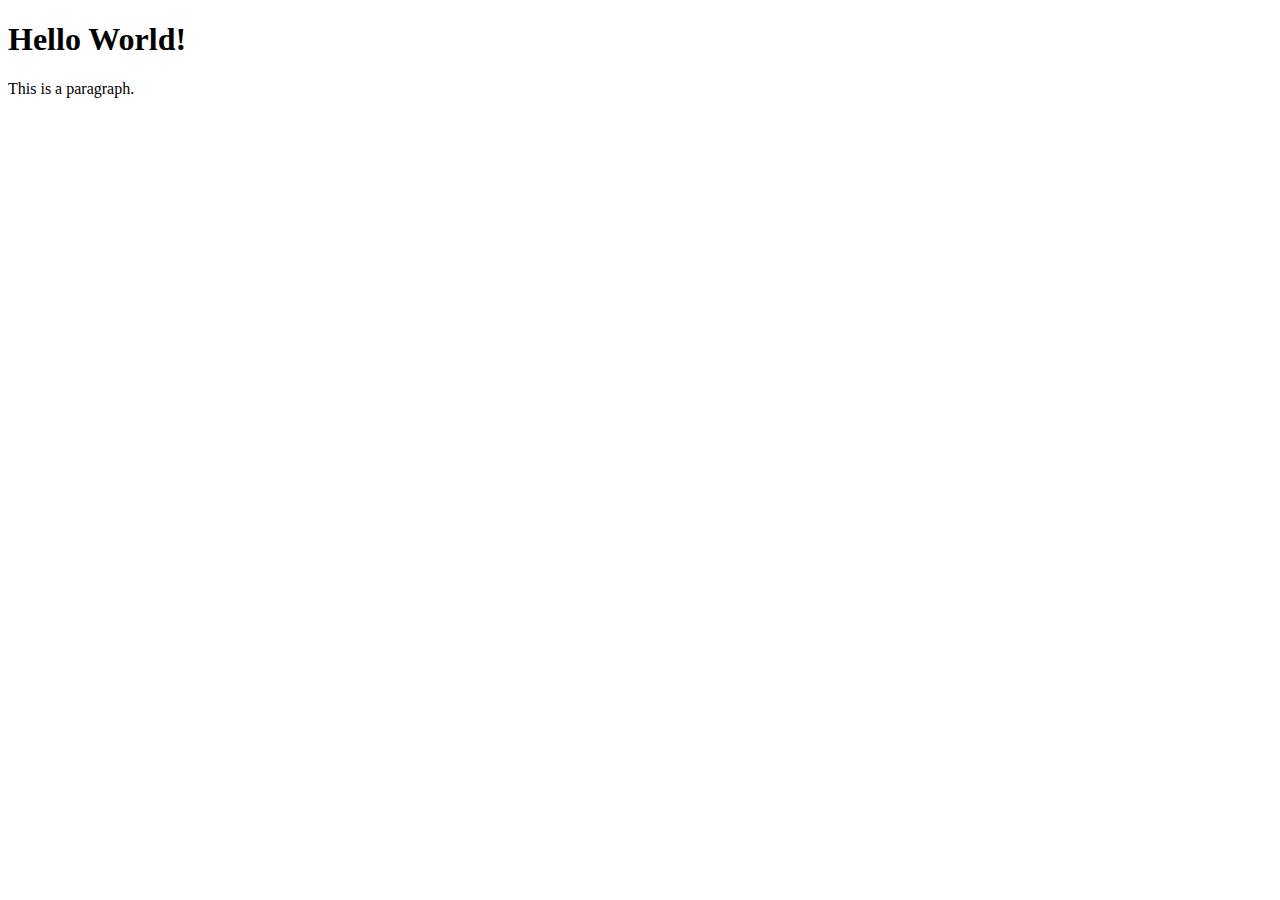
==== index.html @ f946cb24 "Website" ====
<!DOCTYPE html>
<html>
	<head>
		<title>
			Ciel's Website
		</title>
	</head>

	<body>
		<h1>Hello World!</h1>

		<p>This is a paragraph.</p>

		<script>alert('Random Javascript!');</script>
	</body>
</html>
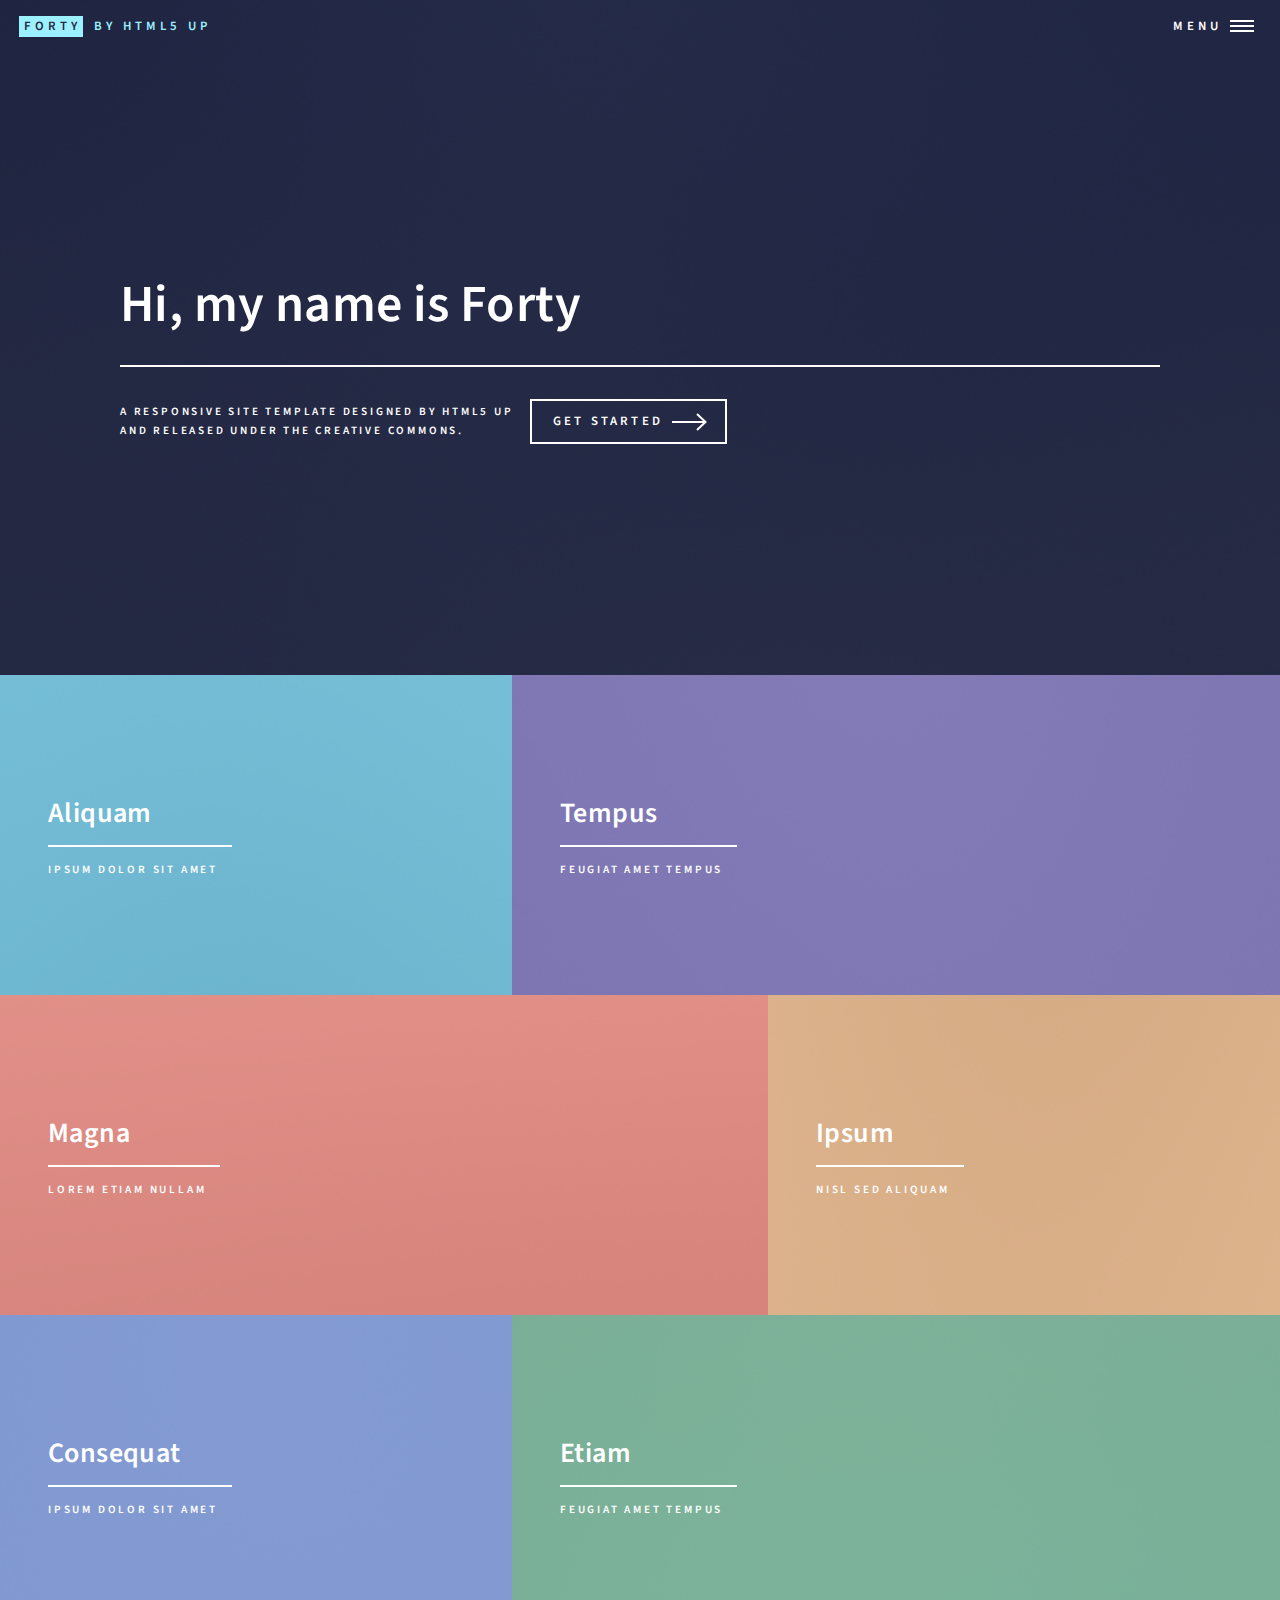
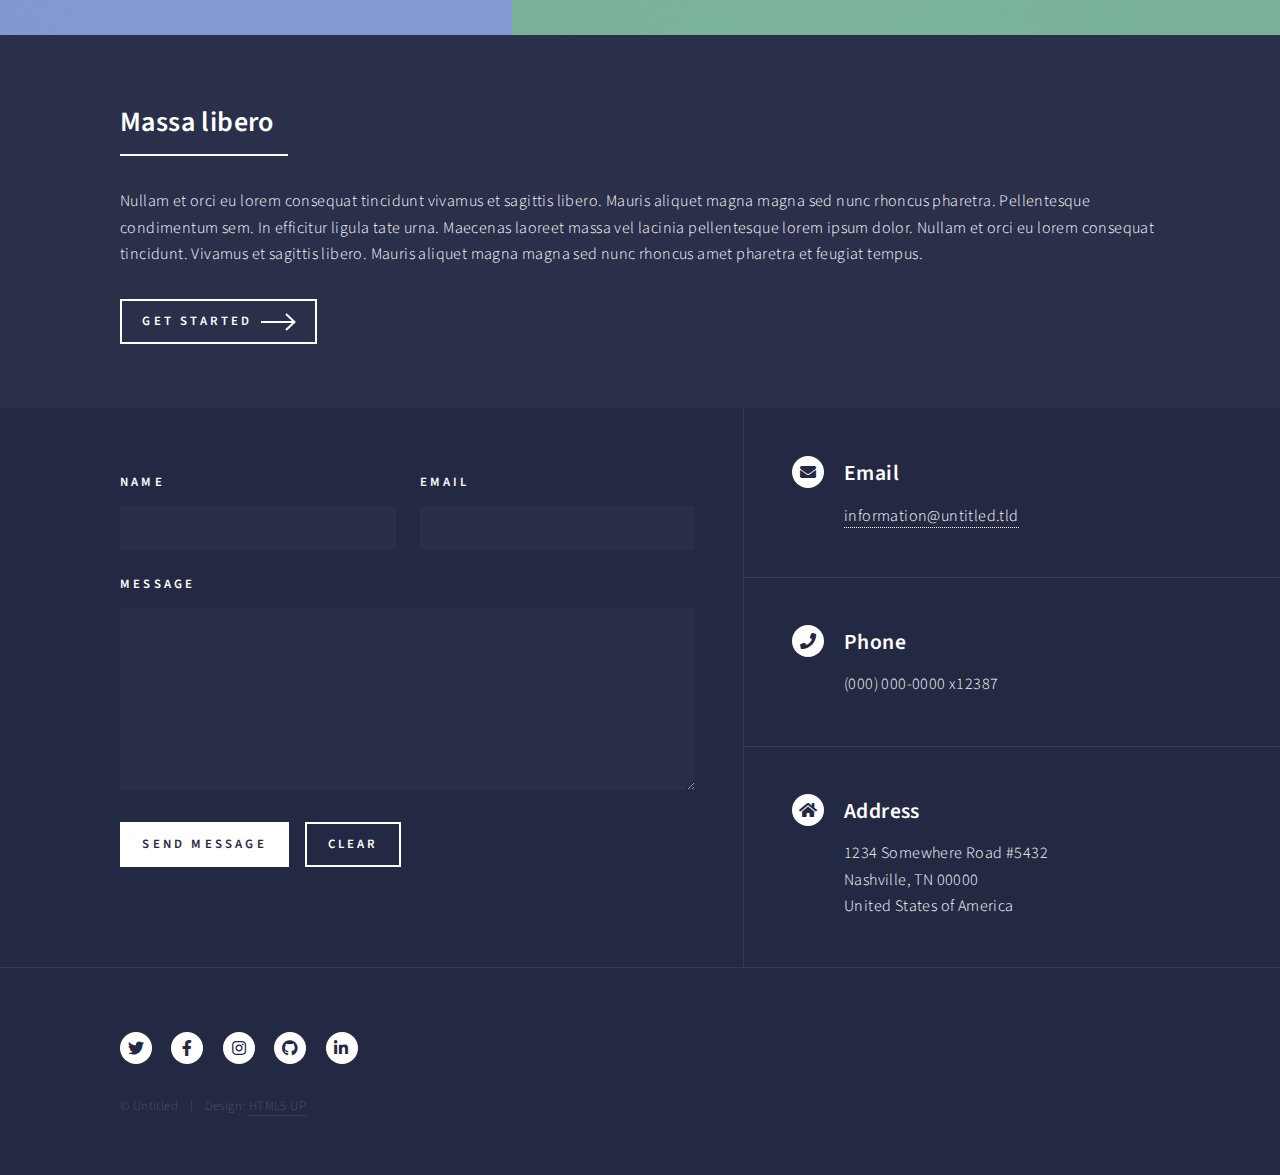
==== commit e0d440b6: "Update index.html" ====
--- a/index.html
+++ b/index.html
@@ -1,16 +1,213 @@
-<!DOCTYPE html>
-<html>
-	<head>
-		<title>
-			Ciel's Website
-		</title>
-	</head>
-
-	<body>
-		<h1>Hello World!</h1>
-
-		<p>This is a paragraph.</p>
-
-		<script>alert('Random Javascript!');</script>
-	</body>
-</html>+<!DOCTYPE HTML>
+<!--
+
+-->
+<html>
+	<head>
+		<title>c i e l</title>
+		<meta charset="utf-8" />
+		<meta name="viewport" content="width=device-width, initial-scale=1, user-scalable=no" />
+		<link rel="stylesheet" href="assets/css/main.css" />
+		<noscript><link rel="stylesheet" href="assets/css/noscript.css" /></noscript>
+	</head>
+	<body class="is-preload">
+
+		<!-- Wrapper -->
+			<div id="wrapper">
+
+				<!-- Header -->
+					<header id="header" class="alt">
+						<a href="index.html" class="logo"><strong>Forty</strong> <span>by HTML5 UP</span></a>
+						<nav>
+							<a href="#menu">Menu</a>
+						</nav>
+					</header>
+
+				<!-- Menu -->
+					<nav id="menu">
+						<ul class="links">
+							<li><a href="index.html">Home</a></li>
+							<li><a href="landing.html">Landing</a></li>
+							<li><a href="generic.html">Generic</a></li>
+							<li><a href="elements.html">Elements</a></li>
+						</ul>
+						<ul class="actions stacked">
+							<li><a href="#" class="button primary fit">Get Started</a></li>
+							<li><a href="#" class="button fit">Log In</a></li>
+						</ul>
+					</nav>
+
+				<!-- Banner -->
+					<section id="banner" class="major">
+						<div class="inner">
+							<header class="major">
+								<h1>Hi, my name is Forty</h1>
+							</header>
+							<div class="content">
+								<p>A responsive site template designed by HTML5 UP<br />
+								and released under the Creative Commons.</p>
+								<ul class="actions">
+									<li><a href="#one" class="button next scrolly">Get Started</a></li>
+								</ul>
+							</div>
+						</div>
+					</section>
+
+				<!-- Main -->
+					<div id="main">
+
+						<!-- One -->
+							<section id="one" class="tiles">
+								<article>
+									<span class="image">
+										<img src="images/pic01.jpg" alt="" />
+									</span>
+									<header class="major">
+										<h3><a href="landing.html" class="link">Aliquam</a></h3>
+										<p>Ipsum dolor sit amet</p>
+									</header>
+								</article>
+								<article>
+									<span class="image">
+										<img src="images/pic02.jpg" alt="" />
+									</span>
+									<header class="major">
+										<h3><a href="landing.html" class="link">Tempus</a></h3>
+										<p>feugiat amet tempus</p>
+									</header>
+								</article>
+								<article>
+									<span class="image">
+										<img src="images/pic03.jpg" alt="" />
+									</span>
+									<header class="major">
+										<h3><a href="landing.html" class="link">Magna</a></h3>
+										<p>Lorem etiam nullam</p>
+									</header>
+								</article>
+								<article>
+									<span class="image">
+										<img src="images/pic04.jpg" alt="" />
+									</span>
+									<header class="major">
+										<h3><a href="landing.html" class="link">Ipsum</a></h3>
+										<p>Nisl sed aliquam</p>
+									</header>
+								</article>
+								<article>
+									<span class="image">
+										<img src="images/pic05.jpg" alt="" />
+									</span>
+									<header class="major">
+										<h3><a href="landing.html" class="link">Consequat</a></h3>
+										<p>Ipsum dolor sit amet</p>
+									</header>
+								</article>
+								<article>
+									<span class="image">
+										<img src="images/pic06.jpg" alt="" />
+									</span>
+									<header class="major">
+										<h3><a href="landing.html" class="link">Etiam</a></h3>
+										<p>Feugiat amet tempus</p>
+									</header>
+								</article>
+							</section>
+
+						<!-- Two -->
+							<section id="two">
+								<div class="inner">
+									<header class="major">
+										<h2>Massa libero</h2>
+									</header>
+									<p>Nullam et orci eu lorem consequat tincidunt vivamus et sagittis libero. Mauris aliquet magna magna sed nunc rhoncus pharetra. Pellentesque condimentum sem. In efficitur ligula tate urna. Maecenas laoreet massa vel lacinia pellentesque lorem ipsum dolor. Nullam et orci eu lorem consequat tincidunt. Vivamus et sagittis libero. Mauris aliquet magna magna sed nunc rhoncus amet pharetra et feugiat tempus.</p>
+									<ul class="actions">
+										<li><a href="landing.html" class="button next">Get Started</a></li>
+									</ul>
+								</div>
+							</section>
+
+					</div>
+
+				<!-- Contact -->
+					<section id="contact">
+						<div class="inner">
+							<section>
+								<form method="post" action="#">
+									<div class="fields">
+										<div class="field half">
+											<label for="name">Name</label>
+											<input type="text" name="name" id="name" />
+										</div>
+										<div class="field half">
+											<label for="email">Email</label>
+											<input type="text" name="email" id="email" />
+										</div>
+										<div class="field">
+											<label for="message">Message</label>
+											<textarea name="message" id="message" rows="6"></textarea>
+										</div>
+									</div>
+									<ul class="actions">
+										<li><input type="submit" value="Send Message" class="primary" /></li>
+										<li><input type="reset" value="Clear" /></li>
+									</ul>
+								</form>
+							</section>
+							<section class="split">
+								<section>
+									<div class="contact-method">
+										<span class="icon solid alt fa-envelope"></span>
+										<h3>Email</h3>
+										<a href="#">information@untitled.tld</a>
+									</div>
+								</section>
+								<section>
+									<div class="contact-method">
+										<span class="icon solid alt fa-phone"></span>
+										<h3>Phone</h3>
+										<span>(000) 000-0000 x12387</span>
+									</div>
+								</section>
+								<section>
+									<div class="contact-method">
+										<span class="icon solid alt fa-home"></span>
+										<h3>Address</h3>
+										<span>1234 Somewhere Road #5432<br />
+										Nashville, TN 00000<br />
+										United States of America</span>
+									</div>
+								</section>
+							</section>
+						</div>
+					</section>
+
+				<!-- Footer -->
+					<footer id="footer">
+						<div class="inner">
+							<ul class="icons">
+								<li><a href="#" class="icon brands alt fa-twitter"><span class="label">Twitter</span></a></li>
+								<li><a href="#" class="icon brands alt fa-facebook-f"><span class="label">Facebook</span></a></li>
+								<li><a href="#" class="icon brands alt fa-instagram"><span class="label">Instagram</span></a></li>
+								<li><a href="#" class="icon brands alt fa-github"><span class="label">GitHub</span></a></li>
+								<li><a href="#" class="icon brands alt fa-linkedin-in"><span class="label">LinkedIn</span></a></li>
+							</ul>
+							<ul class="copyright">
+								<li>&copy; Untitled</li><li>Design: <a href="https://html5up.net">HTML5 UP</a></li>
+							</ul>
+						</div>
+					</footer>
+
+			</div>
+
+		<!-- Scripts -->
+			<script src="assets/js/jquery.min.js"></script>
+			<script src="assets/js/jquery.scrolly.min.js"></script>
+			<script src="assets/js/jquery.scrollex.min.js"></script>
+			<script src="assets/js/browser.min.js"></script>
+			<script src="assets/js/breakpoints.min.js"></script>
+			<script src="assets/js/util.js"></script>
+			<script src="assets/js/main.js"></script>
+
+	</body>
+</html>
--- a/assets/css/main.css
+++ b/assets/css/main.css
@@ -0,0 +1,3952 @@
+@import url(fontawesome-all.min.css);
+@import url("https://fonts.googleapis.com/css?family=Source+Sans+Pro:300,300italic,600,600italic");
+
+/*
+	Forty by HTML5 UP
+	html5up.net | @ajlkn
+	Free for personal and commercial use under the CCA 3.0 license (html5up.net/license)
+*/
+
+html, body, div, span, applet, object,
+iframe, h1, h2, h3, h4, h5, h6, p, blockquote,
+pre, a, abbr, acronym, address, big, cite,
+code, del, dfn, em, img, ins, kbd, q, s, samp,
+small, strike, strong, sub, sup, tt, var, b,
+u, i, center, dl, dt, dd, ol, ul, li, fieldset,
+form, label, legend, table, caption, tbody,
+tfoot, thead, tr, th, td, article, aside,
+canvas, details, embed, figure, figcaption,
+footer, header, hgroup, menu, nav, output, ruby,
+section, summary, time, mark, audio, video {
+	margin: 0;
+	padding: 0;
+	border: 0;
+	font-size: 100%;
+	font: inherit;
+	vertical-align: baseline;}
+
+article, aside, details, figcaption, figure,
+footer, header, hgroup, menu, nav, section {
+	display: block;}
+
+body {
+	line-height: 1;
+}
+
+ol, ul {
+	list-style: none;
+}
+
+blockquote, q {
+	quotes: none;
+}
+
+	blockquote:before, blockquote:after, q:before, q:after {
+		content: '';
+		content: none;
+	}
+
+table {
+	border-collapse: collapse;
+	border-spacing: 0;
+}
+
+body {
+	-webkit-text-size-adjust: none;
+}
+
+mark {
+	background-color: transparent;
+	color: inherit;
+}
+
+input::-moz-focus-inner {
+	border: 0;
+	padding: 0;
+}
+
+input, select, textarea {
+	-moz-appearance: none;
+	-webkit-appearance: none;
+	-ms-appearance: none;
+	appearance: none;
+}
+
+/* Basic */
+
+	@-ms-viewport {
+		width: device-width;
+	}
+
+	body {
+		-ms-overflow-style: scrollbar;
+	}
+
+	@media screen and (max-width: 480px) {
+
+		html, body {
+			min-width: 320px;
+		}
+
+	}
+
+	html {
+		box-sizing: border-box;
+	}
+
+	*, *:before, *:after {
+		box-sizing: inherit;
+	}
+
+	body {
+		background: #242943;
+	}
+
+		body.is-preload *, body.is-preload *:before, body.is-preload *:after {
+			-moz-animation: none !important;
+			-webkit-animation: none !important;
+			-ms-animation: none !important;
+			animation: none !important;
+			-moz-transition: none !important;
+			-webkit-transition: none !important;
+			-ms-transition: none !important;
+			transition: none !important;
+		}
+
+/* Type */
+
+	body, input, select, textarea {
+		color: #ffffff;
+		font-family: "Source Sans Pro", Helvetica, sans-serif;
+		font-size: 17pt;
+		font-weight: 300;
+		letter-spacing: 0.025em;
+		line-height: 1.65;
+	}
+
+		@media screen and (max-width: 1680px) {
+
+			body, input, select, textarea {
+				font-size: 14pt;
+			}
+
+		}
+
+		@media screen and (max-width: 1280px) {
+
+			body, input, select, textarea {
+				font-size: 12pt;
+			}
+
+		}
+
+		@media screen and (max-width: 360px) {
+
+			body, input, select, textarea {
+				font-size: 11pt;
+			}
+
+		}
+
+	a {
+		-moz-transition: color 0.2s ease-in-out, border-bottom-color 0.2s ease-in-out;
+		-webkit-transition: color 0.2s ease-in-out, border-bottom-color 0.2s ease-in-out;
+		-ms-transition: color 0.2s ease-in-out, border-bottom-color 0.2s ease-in-out;
+		transition: color 0.2s ease-in-out, border-bottom-color 0.2s ease-in-out;
+		border-bottom: dotted 1px;
+		color: inherit;
+		text-decoration: none;
+	}
+
+		a:hover {
+			border-bottom-color: transparent;
+			color: #9bf1ff !important;
+		}
+
+		a:active {
+			color: #53e3fb !important;
+		}
+
+	strong, b {
+		color: #ffffff;
+		font-weight: 600;
+	}
+
+	em, i {
+		font-style: italic;
+	}
+
+	p {
+		margin: 0 0 2em 0;
+	}
+
+	h1, h2, h3, h4, h5, h6 {
+		color: #ffffff;
+		font-weight: 600;
+		line-height: 1.65;
+		margin: 0 0 1em 0;
+	}
+
+		h1 a, h2 a, h3 a, h4 a, h5 a, h6 a {
+			color: inherit;
+			border-bottom: 0;
+		}
+
+	h1 {
+		font-size: 2.5em;
+	}
+
+	h2 {
+		font-size: 1.75em;
+	}
+
+	h3 {
+		font-size: 1.35em;
+	}
+
+	h4 {
+		font-size: 1.1em;
+	}
+
+	h5 {
+		font-size: 0.9em;
+	}
+
+	h6 {
+		font-size: 0.7em;
+	}
+
+	@media screen and (max-width: 736px) {
+
+		h1 {
+			font-size: 2em;
+		}
+
+		h2 {
+			font-size: 1.5em;
+		}
+
+		h3 {
+			font-size: 1.25em;
+		}
+
+	}
+
+	sub {
+		font-size: 0.8em;
+		position: relative;
+		top: 0.5em;
+	}
+
+	sup {
+		font-size: 0.8em;
+		position: relative;
+		top: -0.5em;
+	}
+
+	blockquote {
+		border-left: solid 4px rgba(212, 212, 255, 0.1);
+		font-style: italic;
+		margin: 0 0 2em 0;
+		padding: 0.5em 0 0.5em 2em;
+	}
+
+	code {
+		background: rgba(212, 212, 255, 0.035);
+		font-family: "Courier New", monospace;
+		font-size: 0.9em;
+		margin: 0 0.25em;
+		padding: 0.25em 0.65em;
+	}
+
+	pre {
+		-webkit-overflow-scrolling: touch;
+		font-family: "Courier New", monospace;
+		font-size: 0.9em;
+		margin: 0 0 2em 0;
+	}
+
+		pre code {
+			display: block;
+			line-height: 1.75;
+			padding: 1em 1.5em;
+			overflow-x: auto;
+		}
+
+	hr {
+		border: 0;
+		border-bottom: solid 1px rgba(212, 212, 255, 0.1);
+		margin: 2em 0;
+	}
+
+		hr.major {
+			margin: 3em 0;
+		}
+
+	.align-left {
+		text-align: left;
+	}
+
+	.align-center {
+		text-align: center;
+	}
+
+	.align-right {
+		text-align: right;
+	}
+
+/* Row */
+
+	.row {
+		display: flex;
+		flex-wrap: wrap;
+		box-sizing: border-box;
+		align-items: stretch;
+	}
+
+		.row > * {
+			box-sizing: border-box;
+		}
+
+		.row.gtr-uniform > * > :last-child {
+			margin-bottom: 0;
+		}
+
+		.row.aln-left {
+			justify-content: flex-start;
+		}
+
+		.row.aln-center {
+			justify-content: center;
+		}
+
+		.row.aln-right {
+			justify-content: flex-end;
+		}
+
+		.row.aln-top {
+			align-items: flex-start;
+		}
+
+		.row.aln-middle {
+			align-items: center;
+		}
+
+		.row.aln-bottom {
+			align-items: flex-end;
+		}
+
+		.row > .imp {
+			order: -1;
+		}
+
+		.row > .col-1 {
+			width: 8.33333%;
+		}
+
+		.row > .off-1 {
+			margin-left: 8.33333%;
+		}
+
+		.row > .col-2 {
+			width: 16.66667%;
+		}
+
+		.row > .off-2 {
+			margin-left: 16.66667%;
+		}
+
+		.row > .col-3 {
+			width: 25%;
+		}
+
+		.row > .off-3 {
+			margin-left: 25%;
+		}
+
+		.row > .col-4 {
+			width: 33.33333%;
+		}
+
+		.row > .off-4 {
+			margin-left: 33.33333%;
+		}
+
+		.row > .col-5 {
+			width: 41.66667%;
+		}
+
+		.row > .off-5 {
+			margin-left: 41.66667%;
+		}
+
+		.row > .col-6 {
+			width: 50%;
+		}
+
+		.row > .off-6 {
+			margin-left: 50%;
+		}
+
+		.row > .col-7 {
+			width: 58.33333%;
+		}
+
+		.row > .off-7 {
+			margin-left: 58.33333%;
+		}
+
+		.row > .col-8 {
+			width: 66.66667%;
+		}
+
+		.row > .off-8 {
+			margin-left: 66.66667%;
+		}
+
+		.row > .col-9 {
+			width: 75%;
+		}
+
+		.row > .off-9 {
+			margin-left: 75%;
+		}
+
+		.row > .col-10 {
+			width: 83.33333%;
+		}
+
+		.row > .off-10 {
+			margin-left: 83.33333%;
+		}
+
+		.row > .col-11 {
+			width: 91.66667%;
+		}
+
+		.row > .off-11 {
+			margin-left: 91.66667%;
+		}
+
+		.row > .col-12 {
+			width: 100%;
+		}
+
+		.row > .off-12 {
+			margin-left: 100%;
+		}
+
+		.row.gtr-0 {
+			margin-top: 0;
+			margin-left: 0em;
+		}
+
+			.row.gtr-0 > * {
+				padding: 0 0 0 0em;
+			}
+
+			.row.gtr-0.gtr-uniform {
+				margin-top: 0em;
+			}
+
+				.row.gtr-0.gtr-uniform > * {
+					padding-top: 0em;
+				}
+
+		.row.gtr-25 {
+			margin-top: 0;
+			margin-left: -0.5em;
+		}
+
+			.row.gtr-25 > * {
+				padding: 0 0 0 0.5em;
+			}
+
+			.row.gtr-25.gtr-uniform {
+				margin-top: -0.5em;
+			}
+
+				.row.gtr-25.gtr-uniform > * {
+					padding-top: 0.5em;
+				}
+
+		.row.gtr-50 {
+			margin-top: 0;
+			margin-left: -1em;
+		}
+
+			.row.gtr-50 > * {
+				padding: 0 0 0 1em;
+			}
+
+			.row.gtr-50.gtr-uniform {
+				margin-top: -1em;
+			}
+
+				.row.gtr-50.gtr-uniform > * {
+					padding-top: 1em;
+				}
+
+		.row {
+			margin-top: 0;
+			margin-left: -2em;
+		}
+
+			.row > * {
+				padding: 0 0 0 2em;
+			}
+
+			.row.gtr-uniform {
+				margin-top: -2em;
+			}
+
+				.row.gtr-uniform > * {
+					padding-top: 2em;
+				}
+
+		.row.gtr-150 {
+			margin-top: 0;
+			margin-left: -3em;
+		}
+
+			.row.gtr-150 > * {
+				padding: 0 0 0 3em;
+			}
+
+			.row.gtr-150.gtr-uniform {
+				margin-top: -3em;
+			}
+
+				.row.gtr-150.gtr-uniform > * {
+					padding-top: 3em;
+				}
+
+		.row.gtr-200 {
+			margin-top: 0;
+			margin-left: -4em;
+		}
+
+			.row.gtr-200 > * {
+				padding: 0 0 0 4em;
+			}
+
+			.row.gtr-200.gtr-uniform {
+				margin-top: -4em;
+			}
+
+				.row.gtr-200.gtr-uniform > * {
+					padding-top: 4em;
+				}
+
+		@media screen and (max-width: 1680px) {
+
+			.row {
+				display: flex;
+				flex-wrap: wrap;
+				box-sizing: border-box;
+				align-items: stretch;
+			}
+
+				.row > * {
+					box-sizing: border-box;
+				}
+
+				.row.gtr-uniform > * > :last-child {
+					margin-bottom: 0;
+				}
+
+				.row.aln-left {
+					justify-content: flex-start;
+				}
+
+				.row.aln-center {
+					justify-content: center;
+				}
+
+				.row.aln-right {
+					justify-content: flex-end;
+				}
+
+				.row.aln-top {
+					align-items: flex-start;
+				}
+
+				.row.aln-middle {
+					align-items: center;
+				}
+
+				.row.aln-bottom {
+					align-items: flex-end;
+				}
+
+				.row > .imp-xlarge {
+					order: -1;
+				}
+
+				.row > .col-1-xlarge {
+					width: 8.33333%;
+				}
+
+				.row > .off-1-xlarge {
+					margin-left: 8.33333%;
+				}
+
+				.row > .col-2-xlarge {
+					width: 16.66667%;
+				}
+
+				.row > .off-2-xlarge {
+					margin-left: 16.66667%;
+				}
+
+				.row > .col-3-xlarge {
+					width: 25%;
+				}
+
+				.row > .off-3-xlarge {
+					margin-left: 25%;
+				}
+
+				.row > .col-4-xlarge {
+					width: 33.33333%;
+				}
+
+				.row > .off-4-xlarge {
+					margin-left: 33.33333%;
+				}
+
+				.row > .col-5-xlarge {
+					width: 41.66667%;
+				}
+
+				.row > .off-5-xlarge {
+					margin-left: 41.66667%;
+				}
+
+				.row > .col-6-xlarge {
+					width: 50%;
+				}
+
+				.row > .off-6-xlarge {
+					margin-left: 50%;
+				}
+
+				.row > .col-7-xlarge {
+					width: 58.33333%;
+				}
+
+				.row > .off-7-xlarge {
+					margin-left: 58.33333%;
+				}
+
+				.row > .col-8-xlarge {
+					width: 66.66667%;
+				}
+
+				.row > .off-8-xlarge {
+					margin-left: 66.66667%;
+				}
+
+				.row > .col-9-xlarge {
+					width: 75%;
+				}
+
+				.row > .off-9-xlarge {
+					margin-left: 75%;
+				}
+
+				.row > .col-10-xlarge {
+					width: 83.33333%;
+				}
+
+				.row > .off-10-xlarge {
+					margin-left: 83.33333%;
+				}
+
+				.row > .col-11-xlarge {
+					width: 91.66667%;
+				}
+
+				.row > .off-11-xlarge {
+					margin-left: 91.66667%;
+				}
+
+				.row > .col-12-xlarge {
+					width: 100%;
+				}
+
+				.row > .off-12-xlarge {
+					margin-left: 100%;
+				}
+
+				.row.gtr-0 {
+					margin-top: 0;
+					margin-left: 0em;
+				}
+
+					.row.gtr-0 > * {
+						padding: 0 0 0 0em;
+					}
+
+					.row.gtr-0.gtr-uniform {
+						margin-top: 0em;
+					}
+
+						.row.gtr-0.gtr-uniform > * {
+							padding-top: 0em;
+						}
+
+				.row.gtr-25 {
+					margin-top: 0;
+					margin-left: -0.5em;
+				}
+
+					.row.gtr-25 > * {
+						padding: 0 0 0 0.5em;
+					}
+
+					.row.gtr-25.gtr-uniform {
+						margin-top: -0.5em;
+					}
+
+						.row.gtr-25.gtr-uniform > * {
+							padding-top: 0.5em;
+						}
+
+				.row.gtr-50 {
+					margin-top: 0;
+					margin-left: -1em;
+				}
+
+					.row.gtr-50 > * {
+						padding: 0 0 0 1em;
+					}
+
+					.row.gtr-50.gtr-uniform {
+						margin-top: -1em;
+					}
+
+						.row.gtr-50.gtr-uniform > * {
+							padding-top: 1em;
+						}
+
+				.row {
+					margin-top: 0;
+					margin-left: -2em;
+				}
+
+					.row > * {
+						padding: 0 0 0 2em;
+					}
+
+					.row.gtr-uniform {
+						margin-top: -2em;
+					}
+
+						.row.gtr-uniform > * {
+							padding-top: 2em;
+						}
+
+				.row.gtr-150 {
+					margin-top: 0;
+					margin-left: -3em;
+				}
+
+					.row.gtr-150 > * {
+						padding: 0 0 0 3em;
+					}
+
+					.row.gtr-150.gtr-uniform {
+						margin-top: -3em;
+					}
+
+						.row.gtr-150.gtr-uniform > * {
+							padding-top: 3em;
+						}
+
+				.row.gtr-200 {
+					margin-top: 0;
+					margin-left: -4em;
+				}
+
+					.row.gtr-200 > * {
+						padding: 0 0 0 4em;
+					}
+
+					.row.gtr-200.gtr-uniform {
+						margin-top: -4em;
+					}
+
+						.row.gtr-200.gtr-uniform > * {
+							padding-top: 4em;
+						}
+
+		}
+
+		@media screen and (max-width: 1280px) {
+
+			.row {
+				display: flex;
+				flex-wrap: wrap;
+				box-sizing: border-box;
+				align-items: stretch;
+			}
+
+				.row > * {
+					box-sizing: border-box;
+				}
+
+				.row.gtr-uniform > * > :last-child {
+					margin-bottom: 0;
+				}
+
+				.row.aln-left {
+					justify-content: flex-start;
+				}
+
+				.row.aln-center {
+					justify-content: center;
+				}
+
+				.row.aln-right {
+					justify-content: flex-end;
+				}
+
+				.row.aln-top {
+					align-items: flex-start;
+				}
+
+				.row.aln-middle {
+					align-items: center;
+				}
+
+				.row.aln-bottom {
+					align-items: flex-end;
+				}
+
+				.row > .imp-large {
+					order: -1;
+				}
+
+				.row > .col-1-large {
+					width: 8.33333%;
+				}
+
+				.row > .off-1-large {
+					margin-left: 8.33333%;
+				}
+
+				.row > .col-2-large {
+					width: 16.66667%;
+				}
+
+				.row > .off-2-large {
+					margin-left: 16.66667%;
+				}
+
+				.row > .col-3-large {
+					width: 25%;
+				}
+
+				.row > .off-3-large {
+					margin-left: 25%;
+				}
+
+				.row > .col-4-large {
+					width: 33.33333%;
+				}
+
+				.row > .off-4-large {
+					margin-left: 33.33333%;
+				}
+
+				.row > .col-5-large {
+					width: 41.66667%;
+				}
+
+				.row > .off-5-large {
+					margin-left: 41.66667%;
+				}
+
+				.row > .col-6-large {
+					width: 50%;
+				}
+
+				.row > .off-6-large {
+					margin-left: 50%;
+				}
+
+				.row > .col-7-large {
+					width: 58.33333%;
+				}
+
+				.row > .off-7-large {
+					margin-left: 58.33333%;
+				}
+
+				.row > .col-8-large {
+					width: 66.66667%;
+				}
+
+				.row > .off-8-large {
+					margin-left: 66.66667%;
+				}
+
+				.row > .col-9-large {
+					width: 75%;
+				}
+
+				.row > .off-9-large {
+					margin-left: 75%;
+				}
+
+				.row > .col-10-large {
+					width: 83.33333%;
+				}
+
+				.row > .off-10-large {
+					margin-left: 83.33333%;
+				}
+
+				.row > .col-11-large {
+					width: 91.66667%;
+				}
+
+				.row > .off-11-large {
+					margin-left: 91.66667%;
+				}
+
+				.row > .col-12-large {
+					width: 100%;
+				}
+
+				.row > .off-12-large {
+					margin-left: 100%;
+				}
+
+				.row.gtr-0 {
+					margin-top: 0;
+					margin-left: 0em;
+				}
+
+					.row.gtr-0 > * {
+						padding: 0 0 0 0em;
+					}
+
+					.row.gtr-0.gtr-uniform {
+						margin-top: 0em;
+					}
+
+						.row.gtr-0.gtr-uniform > * {
+							padding-top: 0em;
+						}
+
+				.row.gtr-25 {
+					margin-top: 0;
+					margin-left: -0.375em;
+				}
+
+					.row.gtr-25 > * {
+						padding: 0 0 0 0.375em;
+					}
+
+					.row.gtr-25.gtr-uniform {
+						margin-top: -0.375em;
+					}
+
+						.row.gtr-25.gtr-uniform > * {
+							padding-top: 0.375em;
+						}
+
+				.row.gtr-50 {
+					margin-top: 0;
+					margin-left: -0.75em;
+				}
+
+					.row.gtr-50 > * {
+						padding: 0 0 0 0.75em;
+					}
+
+					.row.gtr-50.gtr-uniform {
+						margin-top: -0.75em;
+					}
+
+						.row.gtr-50.gtr-uniform > * {
+							padding-top: 0.75em;
+						}
+
+				.row {
+					margin-top: 0;
+					margin-left: -1.5em;
+				}
+
+					.row > * {
+						padding: 0 0 0 1.5em;
+					}
+
+					.row.gtr-uniform {
+						margin-top: -1.5em;
+					}
+
+						.row.gtr-uniform > * {
+							padding-top: 1.5em;
+						}
+
+				.row.gtr-150 {
+					margin-top: 0;
+					margin-left: -2.25em;
+				}
+
+					.row.gtr-150 > * {
+						padding: 0 0 0 2.25em;
+					}
+
+					.row.gtr-150.gtr-uniform {
+						margin-top: -2.25em;
+					}
+
+						.row.gtr-150.gtr-uniform > * {
+							padding-top: 2.25em;
+						}
+
+				.row.gtr-200 {
+					margin-top: 0;
+					margin-left: -3em;
+				}
+
+					.row.gtr-200 > * {
+						padding: 0 0 0 3em;
+					}
+
+					.row.gtr-200.gtr-uniform {
+						margin-top: -3em;
+					}
+
+						.row.gtr-200.gtr-uniform > * {
+							padding-top: 3em;
+						}
+
+		}
+
+		@media screen and (max-width: 980px) {
+
+			.row {
+				display: flex;
+				flex-wrap: wrap;
+				box-sizing: border-box;
+				align-items: stretch;
+			}
+
+				.row > * {
+					box-sizing: border-box;
+				}
+
+				.row.gtr-uniform > * > :last-child {
+					margin-bottom: 0;
+				}
+
+				.row.aln-left {
+					justify-content: flex-start;
+				}
+
+				.row.aln-center {
+					justify-content: center;
+				}
+
+				.row.aln-right {
+					justify-content: flex-end;
+				}
+
+				.row.aln-top {
+					align-items: flex-start;
+				}
+
+				.row.aln-middle {
+					align-items: center;
+				}
+
+				.row.aln-bottom {
+					align-items: flex-end;
+				}
+
+				.row > .imp-medium {
+					order: -1;
+				}
+
+				.row > .col-1-medium {
+					width: 8.33333%;
+				}
+
+				.row > .off-1-medium {
+					margin-left: 8.33333%;
+				}
+
+				.row > .col-2-medium {
+					width: 16.66667%;
+				}
+
+				.row > .off-2-medium {
+					margin-left: 16.66667%;
+				}
+
+				.row > .col-3-medium {
+					width: 25%;
+				}
+
+				.row > .off-3-medium {
+					margin-left: 25%;
+				}
+
+				.row > .col-4-medium {
+					width: 33.33333%;
+				}
+
+				.row > .off-4-medium {
+					margin-left: 33.33333%;
+				}
+
+				.row > .col-5-medium {
+					width: 41.66667%;
+				}
+
+				.row > .off-5-medium {
+					margin-left: 41.66667%;
+				}
+
+				.row > .col-6-medium {
+					width: 50%;
+				}
+
+				.row > .off-6-medium {
+					margin-left: 50%;
+				}
+
+				.row > .col-7-medium {
+					width: 58.33333%;
+				}
+
+				.row > .off-7-medium {
+					margin-left: 58.33333%;
+				}
+
+				.row > .col-8-medium {
+					width: 66.66667%;
+				}
+
+				.row > .off-8-medium {
+					margin-left: 66.66667%;
+				}
+
+				.row > .col-9-medium {
+					width: 75%;
+				}
+
+				.row > .off-9-medium {
+					margin-left: 75%;
+				}
+
+				.row > .col-10-medium {
+					width: 83.33333%;
+				}
+
+				.row > .off-10-medium {
+					margin-left: 83.33333%;
+				}
+
+				.row > .col-11-medium {
+					width: 91.66667%;
+				}
+
+				.row > .off-11-medium {
+					margin-left: 91.66667%;
+				}
+
+				.row > .col-12-medium {
+					width: 100%;
+				}
+
+				.row > .off-12-medium {
+					margin-left: 100%;
+				}
+
+				.row.gtr-0 {
+					margin-top: 0;
+					margin-left: 0em;
+				}
+
+					.row.gtr-0 > * {
+						padding: 0 0 0 0em;
+					}
+
+					.row.gtr-0.gtr-uniform {
+						margin-top: 0em;
+					}
+
+						.row.gtr-0.gtr-uniform > * {
+							padding-top: 0em;
+						}
+
+				.row.gtr-25 {
+					margin-top: 0;
+					margin-left: -0.375em;
+				}
+
+					.row.gtr-25 > * {
+						padding: 0 0 0 0.375em;
+					}
+
+					.row.gtr-25.gtr-uniform {
+						margin-top: -0.375em;
+					}
+
+						.row.gtr-25.gtr-uniform > * {
+							padding-top: 0.375em;
+						}
+
+				.row.gtr-50 {
+					margin-top: 0;
+					margin-left: -0.75em;
+				}
+
+					.row.gtr-50 > * {
+						padding: 0 0 0 0.75em;
+					}
+
+					.row.gtr-50.gtr-uniform {
+						margin-top: -0.75em;
+					}
+
+						.row.gtr-50.gtr-uniform > * {
+							padding-top: 0.75em;
+						}
+
+				.row {
+					margin-top: 0;
+					margin-left: -1.5em;
+				}
+
+					.row > * {
+						padding: 0 0 0 1.5em;
+					}
+
+					.row.gtr-uniform {
+						margin-top: -1.5em;
+					}
+
+						.row.gtr-uniform > * {
+							padding-top: 1.5em;
+						}
+
+				.row.gtr-150 {
+					margin-top: 0;
+					margin-left: -2.25em;
+				}
+
+					.row.gtr-150 > * {
+						padding: 0 0 0 2.25em;
+					}
+
+					.row.gtr-150.gtr-uniform {
+						margin-top: -2.25em;
+					}
+
+						.row.gtr-150.gtr-uniform > * {
+							padding-top: 2.25em;
+						}
+
+				.row.gtr-200 {
+					margin-top: 0;
+					margin-left: -3em;
+				}
+
+					.row.gtr-200 > * {
+						padding: 0 0 0 3em;
+					}
+
+					.row.gtr-200.gtr-uniform {
+						margin-top: -3em;
+					}
+
+						.row.gtr-200.gtr-uniform > * {
+							padding-top: 3em;
+						}
+
+		}
+
+		@media screen and (max-width: 736px) {
+
+			.row {
+				display: flex;
+				flex-wrap: wrap;
+				box-sizing: border-box;
+				align-items: stretch;
+			}
+
+				.row > * {
+					box-sizing: border-box;
+				}
+
+				.row.gtr-uniform > * > :last-child {
+					margin-bottom: 0;
+				}
+
+				.row.aln-left {
+					justify-content: flex-start;
+				}
+
+				.row.aln-center {
+					justify-content: center;
+				}
+
+				.row.aln-right {
+					justify-content: flex-end;
+				}
+
+				.row.aln-top {
+					align-items: flex-start;
+				}
+
+				.row.aln-middle {
+					align-items: center;
+				}
+
+				.row.aln-bottom {
+					align-items: flex-end;
+				}
+
+				.row > .imp-small {
+					order: -1;
+				}
+
+				.row > .col-1-small {
+					width: 8.33333%;
+				}
+
+				.row > .off-1-small {
+					margin-left: 8.33333%;
+				}
+
+				.row > .col-2-small {
+					width: 16.66667%;
+				}
+
+				.row > .off-2-small {
+					margin-left: 16.66667%;
+				}
+
+				.row > .col-3-small {
+					width: 25%;
+				}
+
+				.row > .off-3-small {
+					margin-left: 25%;
+				}
+
+				.row > .col-4-small {
+					width: 33.33333%;
+				}
+
+				.row > .off-4-small {
+					margin-left: 33.33333%;
+				}
+
+				.row > .col-5-small {
+					width: 41.66667%;
+				}
+
+				.row > .off-5-small {
+					margin-left: 41.66667%;
+				}
+
+				.row > .col-6-small {
+					width: 50%;
+				}
+
+				.row > .off-6-small {
+					margin-left: 50%;
+				}
+
+				.row > .col-7-small {
+					width: 58.33333%;
+				}
+
+				.row > .off-7-small {
+					margin-left: 58.33333%;
+				}
+
+				.row > .col-8-small {
+					width: 66.66667%;
+				}
+
+				.row > .off-8-small {
+					margin-left: 66.66667%;
+				}
+
+				.row > .col-9-small {
+					width: 75%;
+				}
+
+				.row > .off-9-small {
+					margin-left: 75%;
+				}
+
+				.row > .col-10-small {
+					width: 83.33333%;
+				}
+
+				.row > .off-10-small {
+					margin-left: 83.33333%;
+				}
+
+				.row > .col-11-small {
+					width: 91.66667%;
+				}
+
+				.row > .off-11-small {
+					margin-left: 91.66667%;
+				}
+
+				.row > .col-12-small {
+					width: 100%;
+				}
+
+				.row > .off-12-small {
+					margin-left: 100%;
+				}
+
+				.row.gtr-0 {
+					margin-top: 0;
+					margin-left: 0em;
+				}
+
+					.row.gtr-0 > * {
+						padding: 0 0 0 0em;
+					}
+
+					.row.gtr-0.gtr-uniform {
+						margin-top: 0em;
+					}
+
+						.row.gtr-0.gtr-uniform > * {
+							padding-top: 0em;
+						}
+
+				.row.gtr-25 {
+					margin-top: 0;
+					margin-left: -0.3125em;
+				}
+
+					.row.gtr-25 > * {
+						padding: 0 0 0 0.3125em;
+					}
+
+					.row.gtr-25.gtr-uniform {
+						margin-top: -0.3125em;
+					}
+
+						.row.gtr-25.gtr-uniform > * {
+							padding-top: 0.3125em;
+						}
+
+				.row.gtr-50 {
+					margin-top: 0;
+					margin-left: -0.625em;
+				}
+
+					.row.gtr-50 > * {
+						padding: 0 0 0 0.625em;
+					}
+
+					.row.gtr-50.gtr-uniform {
+						margin-top: -0.625em;
+					}
+
+						.row.gtr-50.gtr-uniform > * {
+							padding-top: 0.625em;
+						}
+
+				.row {
+					margin-top: 0;
+					margin-left: -1.25em;
+				}
+
+					.row > * {
+						padding: 0 0 0 1.25em;
+					}
+
+					.row.gtr-uniform {
+						margin-top: -1.25em;
+					}
+
+						.row.gtr-uniform > * {
+							padding-top: 1.25em;
+						}
+
+				.row.gtr-150 {
+					margin-top: 0;
+					margin-left: -1.875em;
+				}
+
+					.row.gtr-150 > * {
+						padding: 0 0 0 1.875em;
+					}
+
+					.row.gtr-150.gtr-uniform {
+						margin-top: -1.875em;
+					}
+
+						.row.gtr-150.gtr-uniform > * {
+							padding-top: 1.875em;
+						}
+
+				.row.gtr-200 {
+					margin-top: 0;
+					margin-left: -2.5em;
+				}
+
+					.row.gtr-200 > * {
+						padding: 0 0 0 2.5em;
+					}
+
+					.row.gtr-200.gtr-uniform {
+						margin-top: -2.5em;
+					}
+
+						.row.gtr-200.gtr-uniform > * {
+							padding-top: 2.5em;
+						}
+
+		}
+
+		@media screen and (max-width: 480px) {
+
+			.row {
+				display: flex;
+				flex-wrap: wrap;
+				box-sizing: border-box;
+				align-items: stretch;
+			}
+
+				.row > * {
+					box-sizing: border-box;
+				}
+
+				.row.gtr-uniform > * > :last-child {
+					margin-bottom: 0;
+				}
+
+				.row.aln-left {
+					justify-content: flex-start;
+				}
+
+				.row.aln-center {
+					justify-content: center;
+				}
+
+				.row.aln-right {
+					justify-content: flex-end;
+				}
+
+				.row.aln-top {
+					align-items: flex-start;
+				}
+
+				.row.aln-middle {
+					align-items: center;
+				}
+
+				.row.aln-bottom {
+					align-items: flex-end;
+				}
+
+				.row > .imp-xsmall {
+					order: -1;
+				}
+
+				.row > .col-1-xsmall {
+					width: 8.33333%;
+				}
+
+				.row > .off-1-xsmall {
+					margin-left: 8.33333%;
+				}
+
+				.row > .col-2-xsmall {
+					width: 16.66667%;
+				}
+
+				.row > .off-2-xsmall {
+					margin-left: 16.66667%;
+				}
+
+				.row > .col-3-xsmall {
+					width: 25%;
+				}
+
+				.row > .off-3-xsmall {
+					margin-left: 25%;
+				}
+
+				.row > .col-4-xsmall {
+					width: 33.33333%;
+				}
+
+				.row > .off-4-xsmall {
+					margin-left: 33.33333%;
+				}
+
+				.row > .col-5-xsmall {
+					width: 41.66667%;
+				}
+
+				.row > .off-5-xsmall {
+					margin-left: 41.66667%;
+				}
+
+				.row > .col-6-xsmall {
+					width: 50%;
+				}
+
+				.row > .off-6-xsmall {
+					margin-left: 50%;
+				}
+
+				.row > .col-7-xsmall {
+					width: 58.33333%;
+				}
+
+				.row > .off-7-xsmall {
+					margin-left: 58.33333%;
+				}
+
+				.row > .col-8-xsmall {
+					width: 66.66667%;
+				}
+
+				.row > .off-8-xsmall {
+					margin-left: 66.66667%;
+				}
+
+				.row > .col-9-xsmall {
+					width: 75%;
+				}
+
+				.row > .off-9-xsmall {
+					margin-left: 75%;
+				}
+
+				.row > .col-10-xsmall {
+					width: 83.33333%;
+				}
+
+				.row > .off-10-xsmall {
+					margin-left: 83.33333%;
+				}
+
+				.row > .col-11-xsmall {
+					width: 91.66667%;
+				}
+
+				.row > .off-11-xsmall {
+					margin-left: 91.66667%;
+				}
+
+				.row > .col-12-xsmall {
+					width: 100%;
+				}
+
+				.row > .off-12-xsmall {
+					margin-left: 100%;
+				}
+
+				.row.gtr-0 {
+					margin-top: 0;
+					margin-left: 0em;
+				}
+
+					.row.gtr-0 > * {
+						padding: 0 0 0 0em;
+					}
+
+					.row.gtr-0.gtr-uniform {
+						margin-top: 0em;
+					}
+
+						.row.gtr-0.gtr-uniform > * {
+							padding-top: 0em;
+						}
+
+				.row.gtr-25 {
+					margin-top: 0;
+					margin-left: -0.3125em;
+				}
+
+					.row.gtr-25 > * {
+						padding: 0 0 0 0.3125em;
+					}
+
+					.row.gtr-25.gtr-uniform {
+						margin-top: -0.3125em;
+					}
+
+						.row.gtr-25.gtr-uniform > * {
+							padding-top: 0.3125em;
+						}
+
+				.row.gtr-50 {
+					margin-top: 0;
+					margin-left: -0.625em;
+				}
+
+					.row.gtr-50 > * {
+						padding: 0 0 0 0.625em;
+					}
+
+					.row.gtr-50.gtr-uniform {
+						margin-top: -0.625em;
+					}
+
+						.row.gtr-50.gtr-uniform > * {
+							padding-top: 0.625em;
+						}
+
+				.row {
+					margin-top: 0;
+					margin-left: -1.25em;
+				}
+
+					.row > * {
+						padding: 0 0 0 1.25em;
+					}
+
+					.row.gtr-uniform {
+						margin-top: -1.25em;
+					}
+
+						.row.gtr-uniform > * {
+							padding-top: 1.25em;
+						}
+
+				.row.gtr-150 {
+					margin-top: 0;
+					margin-left: -1.875em;
+				}
+
+					.row.gtr-150 > * {
+						padding: 0 0 0 1.875em;
+					}
+
+					.row.gtr-150.gtr-uniform {
+						margin-top: -1.875em;
+					}
+
+						.row.gtr-150.gtr-uniform > * {
+							padding-top: 1.875em;
+						}
+
+				.row.gtr-200 {
+					margin-top: 0;
+					margin-left: -2.5em;
+				}
+
+					.row.gtr-200 > * {
+						padding: 0 0 0 2.5em;
+					}
+
+					.row.gtr-200.gtr-uniform {
+						margin-top: -2.5em;
+					}
+
+						.row.gtr-200.gtr-uniform > * {
+							padding-top: 2.5em;
+						}
+
+		}
+
+/* Section/Article */
+
+	section.special, article.special {
+		text-align: center;
+	}
+
+	header.major {
+		width: -moz-max-content;
+		width: -webkit-max-content;
+		width: -ms-max-content;
+		width: max-content;
+		margin-bottom: 2em;
+	}
+
+		header.major > :first-child {
+			margin-bottom: 0;
+			width: calc(100% + 0.5em);
+		}
+
+			header.major > :first-child:after {
+				content: '';
+				background-color: #ffffff;
+				display: block;
+				height: 2px;
+				margin: 0.325em 0 0.5em 0;
+				width: 100%;
+			}
+
+		header.major > p {
+			font-size: 0.7em;
+			font-weight: 600;
+			letter-spacing: 0.25em;
+			margin-bottom: 0;
+			text-transform: uppercase;
+		}
+
+		body.is-ie header.major > :first-child:after {
+			max-width: 9em;
+		}
+
+		body.is-ie header.major > h1:after {
+			max-width: 100% !important;
+		}
+
+	@media screen and (max-width: 736px) {
+
+		header.major > p br {
+			display: none;
+		}
+
+	}
+
+/* Form */
+
+	form {
+		margin: 0 0 2em 0;
+	}
+
+		form > :last-child {
+			margin-bottom: 0;
+		}
+
+		form > .fields {
+			display: -moz-flex;
+			display: -webkit-flex;
+			display: -ms-flex;
+			display: flex;
+			-moz-flex-wrap: wrap;
+			-webkit-flex-wrap: wrap;
+			-ms-flex-wrap: wrap;
+			flex-wrap: wrap;
+			width: calc(100% + 3em);
+			margin: -1.5em 0 2em -1.5em;
+		}
+
+			form > .fields > .field {
+				-moz-flex-grow: 0;
+				-webkit-flex-grow: 0;
+				-ms-flex-grow: 0;
+				flex-grow: 0;
+				-moz-flex-shrink: 0;
+				-webkit-flex-shrink: 0;
+				-ms-flex-shrink: 0;
+				flex-shrink: 0;
+				padding: 1.5em 0 0 1.5em;
+				width: calc(100% - 1.5em);
+			}
+
+				form > .fields > .field.half {
+					width: calc(50% - 0.75em);
+				}
+
+				form > .fields > .field.third {
+					width: calc(100%/3 - 0.5em);
+				}
+
+				form > .fields > .field.quarter {
+					width: calc(25% - 0.375em);
+				}
+
+		@media screen and (max-width: 480px) {
+
+			form > .fields {
+				width: calc(100% + 3em);
+				margin: -1.5em 0 2em -1.5em;
+			}
+
+				form > .fields > .field {
+					padding: 1.5em 0 0 1.5em;
+					width: calc(100% - 1.5em);
+				}
+
+					form > .fields > .field.half {
+						width: calc(100% - 1.5em);
+					}
+
+					form > .fields > .field.third {
+						width: calc(100% - 1.5em);
+					}
+
+					form > .fields > .field.quarter {
+						width: calc(100% - 1.5em);
+					}
+
+		}
+
+	label {
+		color: #ffffff;
+		display: block;
+		font-size: 0.8em;
+		font-weight: 600;
+		letter-spacing: 0.25em;
+		margin: 0 0 1em 0;
+		text-transform: uppercase;
+	}
+
+	input[type="text"],
+	input[type="password"],
+	input[type="email"],
+	input[type="tel"],
+	input[type="search"],
+	input[type="url"],
+	select,
+	textarea {
+		-moz-appearance: none;
+		-webkit-appearance: none;
+		-ms-appearance: none;
+		appearance: none;
+		background: rgba(212, 212, 255, 0.035);
+		border: none;
+		border-radius: 0;
+		color: inherit;
+		display: block;
+		outline: 0;
+		padding: 0 1em;
+		text-decoration: none;
+		width: 100%;
+	}
+
+		input[type="text"]:invalid,
+		input[type="password"]:invalid,
+		input[type="email"]:invalid,
+		input[type="tel"]:invalid,
+		input[type="search"]:invalid,
+		input[type="url"]:invalid,
+		select:invalid,
+		textarea:invalid {
+			box-shadow: none;
+		}
+
+		input[type="text"]:focus,
+		input[type="password"]:focus,
+		input[type="email"]:focus,
+		input[type="tel"]:focus,
+		input[type="search"]:focus,
+		input[type="url"]:focus,
+		select:focus,
+		textarea:focus {
+			border-color: #9bf1ff;
+			box-shadow: 0 0 0 2px #9bf1ff;
+		}
+
+	select {
+		background-image: url("data:image/svg+xml;charset=utf8,%3Csvg xmlns='http://www.w3.org/2000/svg' width='40' height='40' preserveAspectRatio='none' viewBox='0 0 40 40'%3E%3Cpath d='M9.4,12.3l10.4,10.4l10.4-10.4c0.2-0.2,0.5-0.4,0.9-0.4c0.3,0,0.6,0.1,0.9,0.4l3.3,3.3c0.2,0.2,0.4,0.5,0.4,0.9 c0,0.4-0.1,0.6-0.4,0.9L20.7,31.9c-0.2,0.2-0.5,0.4-0.9,0.4c-0.3,0-0.6-0.1-0.9-0.4L4.3,17.3c-0.2-0.2-0.4-0.5-0.4-0.9 c0-0.4,0.1-0.6,0.4-0.9l3.3-3.3c0.2-0.2,0.5-0.4,0.9-0.4S9.1,12.1,9.4,12.3z' fill='rgba(212, 212, 255, 0.1)' /%3E%3C/svg%3E");
+		background-size: 1.25rem;
+		background-repeat: no-repeat;
+		background-position: calc(100% - 1rem) center;
+		height: 2.75em;
+		padding-right: 2.75em;
+		text-overflow: ellipsis;
+	}
+
+		select option {
+			color: #ffffff;
+			background: #242943;
+		}
+
+		select:focus::-ms-value {
+			background-color: transparent;
+		}
+
+		select::-ms-expand {
+			display: none;
+		}
+
+	input[type="text"],
+	input[type="password"],
+	input[type="email"],
+	input[type="tel"],
+	input[type="search"],
+	input[type="url"],
+	select {
+		height: 2.75em;
+	}
+
+	textarea {
+		padding: 0.75em 1em;
+	}
+
+	input[type="checkbox"],
+	input[type="radio"] {
+		-moz-appearance: none;
+		-webkit-appearance: none;
+		-ms-appearance: none;
+		appearance: none;
+		display: block;
+		float: left;
+		margin-right: -2em;
+		opacity: 0;
+		width: 1em;
+		z-index: -1;
+	}
+
+		input[type="checkbox"] + label,
+		input[type="radio"] + label {
+			text-decoration: none;
+			color: #ffffff;
+			cursor: pointer;
+			display: inline-block;
+			font-weight: 300;
+			padding-left: 2.65em;
+			padding-right: 0.75em;
+			position: relative;
+		}
+
+			input[type="checkbox"] + label:before,
+			input[type="radio"] + label:before {
+				-moz-osx-font-smoothing: grayscale;
+				-webkit-font-smoothing: antialiased;
+				display: inline-block;
+				font-style: normal;
+				font-variant: normal;
+				text-rendering: auto;
+				line-height: 1;
+				text-transform: none !important;
+				font-family: 'Font Awesome 5 Free';
+				font-weight: 900;
+			}
+
+			input[type="checkbox"] + label:before,
+			input[type="radio"] + label:before {
+				background: rgba(212, 212, 255, 0.035);
+				content: '';
+				display: inline-block;
+				font-size: 0.8em;
+				height: 2.0625em;
+				left: 0;
+				letter-spacing: 0;
+				line-height: 2.0625em;
+				position: absolute;
+				text-align: center;
+				top: 0;
+				width: 2.0625em;
+			}
+
+		input[type="checkbox"]:checked + label:before,
+		input[type="radio"]:checked + label:before {
+			background: #ffffff;
+			border-color: #9bf1ff;
+			content: '\f00c';
+			color: #242943;
+		}
+
+		input[type="checkbox"]:focus + label:before,
+		input[type="radio"]:focus + label:before {
+			box-shadow: 0 0 0 2px #9bf1ff;
+		}
+
+	input[type="radio"] + label:before {
+		border-radius: 100%;
+	}
+
+	::-webkit-input-placeholder {
+		color: rgba(244, 244, 255, 0.2) !important;
+		opacity: 1.0;
+	}
+
+	:-moz-placeholder {
+		color: rgba(244, 244, 255, 0.2) !important;
+		opacity: 1.0;
+	}
+
+	::-moz-placeholder {
+		color: rgba(244, 244, 255, 0.2) !important;
+		opacity: 1.0;
+	}
+
+	:-ms-input-placeholder {
+		color: rgba(244, 244, 255, 0.2) !important;
+		opacity: 1.0;
+	}
+
+/* Box */
+
+	.box {
+		border: solid 1px rgba(212, 212, 255, 0.1);
+		margin-bottom: 2em;
+		padding: 1.5em;
+	}
+
+		.box > :last-child,
+		.box > :last-child > :last-child,
+		.box > :last-child > :last-child > :last-child {
+			margin-bottom: 0;
+		}
+
+		.box.alt {
+			border: 0;
+			border-radius: 0;
+			padding: 0;
+		}
+
+/* Icon */
+
+	.icon {
+		text-decoration: none;
+		border-bottom: none;
+		position: relative;
+	}
+
+		.icon:before {
+			-moz-osx-font-smoothing: grayscale;
+			-webkit-font-smoothing: antialiased;
+			display: inline-block;
+			font-style: normal;
+			font-variant: normal;
+			text-rendering: auto;
+			line-height: 1;
+			text-transform: none !important;
+			font-family: 'Font Awesome 5 Free';
+			font-weight: 400;
+		}
+
+		.icon > .label {
+			display: none;
+		}
+
+		.icon:before {
+			line-height: inherit;
+		}
+
+		.icon.solid:before {
+			font-weight: 900;
+		}
+
+		.icon.brands:before {
+			font-family: 'Font Awesome 5 Brands';
+		}
+
+		.icon.alt:before {
+			background-color: #ffffff;
+			border-radius: 100%;
+			color: #242943;
+			display: inline-block;
+			height: 2em;
+			line-height: 2em;
+			text-align: center;
+			width: 2em;
+		}
+
+	a.icon.alt:before {
+		-moz-transition: background-color 0.2s ease-in-out;
+		-webkit-transition: background-color 0.2s ease-in-out;
+		-ms-transition: background-color 0.2s ease-in-out;
+		transition: background-color 0.2s ease-in-out;
+	}
+
+	a.icon.alt:hover:before {
+		background-color: #6fc3df;
+	}
+
+	a.icon.alt:active:before {
+		background-color: #37a6cb;
+	}
+
+/* Image */
+
+	.image {
+		border: 0;
+		display: inline-block;
+		position: relative;
+	}
+
+		.image img {
+			display: block;
+		}
+
+		.image.left, .image.right {
+			max-width: 30%;
+		}
+
+			.image.left img, .image.right img {
+				width: 100%;
+			}
+
+		.image.left {
+			float: left;
+			margin: 0 1.5em 1.25em 0;
+			top: 0.25em;
+		}
+
+		.image.right {
+			float: right;
+			margin: 0 0 1.25em 1.5em;
+			top: 0.25em;
+		}
+
+		.image.fit {
+			display: block;
+			margin: 0 0 2em 0;
+			width: 100%;
+		}
+
+			.image.fit img {
+				width: 100%;
+			}
+
+		.image.main {
+			display: block;
+			margin: 2.5em 0;
+			width: 100%;
+		}
+
+			.image.main img {
+				width: 100%;
+			}
+
+			@media screen and (max-width: 736px) {
+
+				.image.main {
+					margin: 1.5em 0;
+				}
+
+			}
+
+/* List */
+
+	ol {
+		list-style: decimal;
+		margin: 0 0 2em 0;
+		padding-left: 1.25em;
+	}
+
+		ol li {
+			padding-left: 0.25em;
+		}
+
+	ul {
+		list-style: disc;
+		margin: 0 0 2em 0;
+		padding-left: 1em;
+	}
+
+		ul li {
+			padding-left: 0.5em;
+		}
+
+		ul.alt {
+			list-style: none;
+			padding-left: 0;
+		}
+
+			ul.alt li {
+				border-top: solid 1px rgba(212, 212, 255, 0.1);
+				padding: 0.5em 0;
+			}
+
+				ul.alt li:first-child {
+					border-top: 0;
+					padding-top: 0;
+				}
+
+	dl {
+		margin: 0 0 2em 0;
+	}
+
+		dl dt {
+			display: block;
+			font-weight: 600;
+			margin: 0 0 1em 0;
+		}
+
+		dl dd {
+			margin-left: 2em;
+		}
+
+/* Actions */
+
+	ul.actions {
+		display: -moz-flex;
+		display: -webkit-flex;
+		display: -ms-flex;
+		display: flex;
+		cursor: default;
+		list-style: none;
+		margin-left: -1em;
+		padding-left: 0;
+	}
+
+		ul.actions li {
+			padding: 0 0 0 1em;
+			vertical-align: middle;
+		}
+
+		ul.actions.special {
+			-moz-justify-content: center;
+			-webkit-justify-content: center;
+			-ms-justify-content: center;
+			justify-content: center;
+			width: 100%;
+			margin-left: 0;
+		}
+
+			ul.actions.special li:first-child {
+				padding-left: 0;
+			}
+
+		ul.actions.stacked {
+			-moz-flex-direction: column;
+			-webkit-flex-direction: column;
+			-ms-flex-direction: column;
+			flex-direction: column;
+			margin-left: 0;
+		}
+
+			ul.actions.stacked li {
+				padding: 1.3em 0 0 0;
+			}
+
+				ul.actions.stacked li:first-child {
+					padding-top: 0;
+				}
+
+		ul.actions.fit {
+			width: calc(100% + 1em);
+		}
+
+			ul.actions.fit li {
+				-moz-flex-grow: 1;
+				-webkit-flex-grow: 1;
+				-ms-flex-grow: 1;
+				flex-grow: 1;
+				-moz-flex-shrink: 1;
+				-webkit-flex-shrink: 1;
+				-ms-flex-shrink: 1;
+				flex-shrink: 1;
+				width: 100%;
+			}
+
+				ul.actions.fit li > * {
+					width: 100%;
+				}
+
+			ul.actions.fit.stacked {
+				width: 100%;
+			}
+
+/* Icons */
+
+	ul.icons {
+		cursor: default;
+		list-style: none;
+		padding-left: 0;
+	}
+
+		ul.icons li {
+			display: inline-block;
+			padding: 0 1em 0 0;
+		}
+
+			ul.icons li:last-child {
+				padding-right: 0;
+			}
+
+		@media screen and (max-width: 736px) {
+
+			ul.icons li {
+				padding: 0 0.75em 0 0;
+			}
+
+		}
+
+/* Pagination */
+
+	ul.pagination {
+		cursor: default;
+		list-style: none;
+		padding-left: 0;
+	}
+
+		ul.pagination li {
+			display: inline-block;
+			padding-left: 0;
+			vertical-align: middle;
+		}
+
+			ul.pagination li > .page {
+				-moz-transition: background-color 0.2s ease-in-out, color 0.2s ease-in-out;
+				-webkit-transition: background-color 0.2s ease-in-out, color 0.2s ease-in-out;
+				-ms-transition: background-color 0.2s ease-in-out, color 0.2s ease-in-out;
+				transition: background-color 0.2s ease-in-out, color 0.2s ease-in-out;
+				border-bottom: 0;
+				display: inline-block;
+				font-size: 0.8em;
+				font-weight: 600;
+				height: 1.5em;
+				line-height: 1.5em;
+				margin: 0 0.125em;
+				min-width: 1.5em;
+				padding: 0 0.5em;
+				text-align: center;
+			}
+
+				ul.pagination li > .page.active {
+					background-color: #ffffff;
+					color: #242943;
+				}
+
+					ul.pagination li > .page.active:hover {
+						background-color: #9bf1ff;
+						color: #242943 !important;
+					}
+
+					ul.pagination li > .page.active:active {
+						background-color: #53e3fb;
+					}
+
+			ul.pagination li:first-child {
+				padding-right: 0.75em;
+			}
+
+			ul.pagination li:last-child {
+				padding-left: 0.75em;
+			}
+
+		@media screen and (max-width: 480px) {
+
+			ul.pagination li:nth-child(n+2):nth-last-child(n+2) {
+				display: none;
+			}
+
+			ul.pagination li:first-child {
+				padding-right: 0;
+			}
+
+		}
+
+/* Table */
+
+	.table-wrapper {
+		-webkit-overflow-scrolling: touch;
+		overflow-x: auto;
+	}
+
+	table {
+		margin: 0 0 2em 0;
+		width: 100%;
+	}
+
+		table tbody tr {
+			border: solid 1px rgba(212, 212, 255, 0.1);
+			border-left: 0;
+			border-right: 0;
+		}
+
+			table tbody tr:nth-child(2n + 1) {
+				background-color: rgba(212, 212, 255, 0.035);
+			}
+
+		table td {
+			padding: 0.75em 0.75em;
+		}
+
+		table th {
+			color: #ffffff;
+			font-size: 0.9em;
+			font-weight: 600;
+			padding: 0 0.75em 0.75em 0.75em;
+			text-align: left;
+		}
+
+		table thead {
+			border-bottom: solid 2px rgba(212, 212, 255, 0.1);
+		}
+
+		table tfoot {
+			border-top: solid 2px rgba(212, 212, 255, 0.1);
+		}
+
+		table.alt {
+			border-collapse: separate;
+		}
+
+			table.alt tbody tr td {
+				border: solid 1px rgba(212, 212, 255, 0.1);
+				border-left-width: 0;
+				border-top-width: 0;
+			}
+
+				table.alt tbody tr td:first-child {
+					border-left-width: 1px;
+				}
+
+			table.alt tbody tr:first-child td {
+				border-top-width: 1px;
+			}
+
+			table.alt thead {
+				border-bottom: 0;
+			}
+
+			table.alt tfoot {
+				border-top: 0;
+			}
+
+/* Button */
+
+	input[type="submit"],
+	input[type="reset"],
+	input[type="button"],
+	button,
+	.button {
+		-moz-appearance: none;
+		-webkit-appearance: none;
+		-ms-appearance: none;
+		appearance: none;
+		-moz-transition: background-color 0.2s ease-in-out, box-shadow 0.2s ease-in-out, color 0.2s ease-in-out;
+		-webkit-transition: background-color 0.2s ease-in-out, box-shadow 0.2s ease-in-out, color 0.2s ease-in-out;
+		-ms-transition: background-color 0.2s ease-in-out, box-shadow 0.2s ease-in-out, color 0.2s ease-in-out;
+		transition: background-color 0.2s ease-in-out, box-shadow 0.2s ease-in-out, color 0.2s ease-in-out;
+		background-color: transparent;
+		border: 0;
+		border-radius: 0;
+		box-shadow: inset 0 0 0 2px #ffffff;
+		color: #ffffff;
+		cursor: pointer;
+		display: inline-block;
+		font-size: 0.8em;
+		font-weight: 600;
+		height: 3.5em;
+		letter-spacing: 0.25em;
+		line-height: 3.5em;
+		padding: 0 1.75em;
+		text-align: center;
+		text-decoration: none;
+		text-transform: uppercase;
+		white-space: nowrap;
+	}
+
+		input[type="submit"]:hover, input[type="submit"]:active,
+		input[type="reset"]:hover,
+		input[type="reset"]:active,
+		input[type="button"]:hover,
+		input[type="button"]:active,
+		button:hover,
+		button:active,
+		.button:hover,
+		.button:active {
+			box-shadow: inset 0 0 0 2px #9bf1ff;
+			color: #9bf1ff;
+		}
+
+		input[type="submit"]:active,
+		input[type="reset"]:active,
+		input[type="button"]:active,
+		button:active,
+		.button:active {
+			background-color: rgba(155, 241, 255, 0.1);
+			box-shadow: inset 0 0 0 2px #53e3fb;
+			color: #53e3fb;
+		}
+
+		input[type="submit"].icon:before,
+		input[type="reset"].icon:before,
+		input[type="button"].icon:before,
+		button.icon:before,
+		.button.icon:before {
+			margin-right: 0.5em;
+		}
+
+		input[type="submit"].fit,
+		input[type="reset"].fit,
+		input[type="button"].fit,
+		button.fit,
+		.button.fit {
+			width: 100%;
+		}
+
+		input[type="submit"].small,
+		input[type="reset"].small,
+		input[type="button"].small,
+		button.small,
+		.button.small {
+			font-size: 0.6em;
+		}
+
+		input[type="submit"].large,
+		input[type="reset"].large,
+		input[type="button"].large,
+		button.large,
+		.button.large {
+			font-size: 1.25em;
+			height: 3em;
+			line-height: 3em;
+		}
+
+		input[type="submit"].next,
+		input[type="reset"].next,
+		input[type="button"].next,
+		button.next,
+		.button.next {
+			padding-right: 4.5em;
+			position: relative;
+		}
+
+			input[type="submit"].next:before, input[type="submit"].next:after,
+			input[type="reset"].next:before,
+			input[type="reset"].next:after,
+			input[type="button"].next:before,
+			input[type="button"].next:after,
+			button.next:before,
+			button.next:after,
+			.button.next:before,
+			.button.next:after {
+				-moz-transition: opacity 0.2s ease-in-out;
+				-webkit-transition: opacity 0.2s ease-in-out;
+				-ms-transition: opacity 0.2s ease-in-out;
+				transition: opacity 0.2s ease-in-out;
+				background-position: center right;
+				background-repeat: no-repeat;
+				background-size: 36px 24px;
+				content: '';
+				display: block;
+				height: 100%;
+				position: absolute;
+				right: 1.5em;
+				top: 0;
+				vertical-align: middle;
+				width: 36px;
+			}
+
+			input[type="submit"].next:before,
+			input[type="reset"].next:before,
+			input[type="button"].next:before,
+			button.next:before,
+			.button.next:before {
+				background-image: url("data:image/svg+xml;charset=utf8,%3Csvg xmlns='http://www.w3.org/2000/svg' xmlns:xlink='http://www.w3.org/1999/xlink' width='36px' height='24px' viewBox='0 0 36 24' zoomAndPan='disable'%3E%3Cstyle%3Eline %7B stroke: %23ffffff%3B stroke-width: 2px%3B %7D%3C/style%3E%3Cline x1='0' y1='12' x2='34' y2='12' /%3E%3Cline x1='25' y1='4' x2='34' y2='12.5' /%3E%3Cline x1='25' y1='20' x2='34' y2='11.5' /%3E%3C/svg%3E");
+			}
+
+			input[type="submit"].next:after,
+			input[type="reset"].next:after,
+			input[type="button"].next:after,
+			button.next:after,
+			.button.next:after {
+				background-image: url("data:image/svg+xml;charset=utf8,%3Csvg xmlns='http://www.w3.org/2000/svg' xmlns:xlink='http://www.w3.org/1999/xlink' width='36px' height='24px' viewBox='0 0 36 24' zoomAndPan='disable'%3E%3Cstyle%3Eline %7B stroke: %239bf1ff%3B stroke-width: 2px%3B %7D%3C/style%3E%3Cline x1='0' y1='12' x2='34' y2='12' /%3E%3Cline x1='25' y1='4' x2='34' y2='12.5' /%3E%3Cline x1='25' y1='20' x2='34' y2='11.5' /%3E%3C/svg%3E");
+				opacity: 0;
+				z-index: 1;
+			}
+
+			input[type="submit"].next:hover:after, input[type="submit"].next:active:after,
+			input[type="reset"].next:hover:after,
+			input[type="reset"].next:active:after,
+			input[type="button"].next:hover:after,
+			input[type="button"].next:active:after,
+			button.next:hover:after,
+			button.next:active:after,
+			.button.next:hover:after,
+			.button.next:active:after {
+				opacity: 1;
+			}
+
+			@media screen and (max-width: 1280px) {
+
+				input[type="submit"].next,
+				input[type="reset"].next,
+				input[type="button"].next,
+				button.next,
+				.button.next {
+					padding-right: 5em;
+				}
+
+			}
+
+		input[type="submit"].primary,
+		input[type="reset"].primary,
+		input[type="button"].primary,
+		button.primary,
+		.button.primary {
+			background-color: #ffffff;
+			box-shadow: none;
+			color: #242943;
+		}
+
+			input[type="submit"].primary:hover, input[type="submit"].primary:active,
+			input[type="reset"].primary:hover,
+			input[type="reset"].primary:active,
+			input[type="button"].primary:hover,
+			input[type="button"].primary:active,
+			button.primary:hover,
+			button.primary:active,
+			.button.primary:hover,
+			.button.primary:active {
+				background-color: #9bf1ff;
+				color: #242943 !important;
+			}
+
+			input[type="submit"].primary:active,
+			input[type="reset"].primary:active,
+			input[type="button"].primary:active,
+			button.primary:active,
+			.button.primary:active {
+				background-color: #53e3fb;
+			}
+
+		input[type="submit"].disabled, input[type="submit"]:disabled,
+		input[type="reset"].disabled,
+		input[type="reset"]:disabled,
+		input[type="button"].disabled,
+		input[type="button"]:disabled,
+		button.disabled,
+		button:disabled,
+		.button.disabled,
+		.button:disabled {
+			pointer-events: none;
+			cursor: default;
+			opacity: 0.25;
+		}
+
+/* Tiles */
+
+	.tiles {
+		display: -moz-flex;
+		display: -webkit-flex;
+		display: -ms-flex;
+		display: flex;
+		-moz-flex-wrap: wrap;
+		-webkit-flex-wrap: wrap;
+		-ms-flex-wrap: wrap;
+		flex-wrap: wrap;
+		border-top: 0 !important;
+	}
+
+		.tiles + * {
+			border-top: 0 !important;
+		}
+
+		.tiles article {
+			-moz-align-items: center;
+			-webkit-align-items: center;
+			-ms-align-items: center;
+			align-items: center;
+			display: -moz-flex;
+			display: -webkit-flex;
+			display: -ms-flex;
+			display: flex;
+			-moz-transition: -moz-transform 0.25s ease, opacity 0.25s ease, -moz-filter 1s ease, -webkit-filter 1s ease;
+			-webkit-transition: -webkit-transform 0.25s ease, opacity 0.25s ease, -webkit-filter 1s ease, -webkit-filter 1s ease;
+			-ms-transition: -ms-transform 0.25s ease, opacity 0.25s ease, -ms-filter 1s ease, -webkit-filter 1s ease;
+			transition: transform 0.25s ease, opacity 0.25s ease, filter 1s ease, -webkit-filter 1s ease;
+			padding: 4em 4em 2em 4em ;
+			background-position: center;
+			background-repeat: no-repeat;
+			background-size: cover;
+			cursor: default;
+			height: 40vh;
+			max-height: 40em;
+			min-height: 23em;
+			overflow: hidden;
+			position: relative;
+			width: 40%;
+		}
+
+			.tiles article .image {
+				display: none;
+			}
+
+			.tiles article header {
+				position: relative;
+				z-index: 3;
+			}
+
+			.tiles article h3 {
+				font-size: 1.75em;
+			}
+
+				.tiles article h3 a:hover {
+					color: inherit !important;
+				}
+
+			.tiles article .link.primary {
+				border: 0;
+				height: 100%;
+				left: 0;
+				position: absolute;
+				top: 0;
+				width: 100%;
+				z-index: 4;
+			}
+
+			.tiles article:before {
+				-moz-transition: opacity 0.5s ease;
+				-webkit-transition: opacity 0.5s ease;
+				-ms-transition: opacity 0.5s ease;
+				transition: opacity 0.5s ease;
+				bottom: 0;
+				content: '';
+				display: block;
+				height: 100%;
+				left: 0;
+				opacity: 0.85;
+				position: absolute;
+				width: 100%;
+				z-index: 2;
+			}
+
+			.tiles article:after {
+				background-color: rgba(36, 41, 67, 0.25);
+				content: '';
+				display: block;
+				height: 100%;
+				left: 0;
+				position: absolute;
+				top: 0;
+				width: 100%;
+				z-index: 1;
+			}
+
+			.tiles article:hover:before {
+				opacity: 0;
+			}
+
+			.tiles article.is-transitioning {
+				-moz-transform: scale(0.95);
+				-webkit-transform: scale(0.95);
+				-ms-transform: scale(0.95);
+				transform: scale(0.95);
+				-moz-filter: blur(0.5em);
+				-webkit-filter: blur(0.5em);
+				-ms-filter: blur(0.5em);
+				filter: blur(0.5em);
+				opacity: 0;
+			}
+
+			.tiles article:nth-child(4n - 1), .tiles article:nth-child(4n - 2) {
+				width: 60%;
+			}
+
+			.tiles article:nth-child(6n - 5):before {
+				background-color: #6fc3df;
+			}
+
+			.tiles article:nth-child(6n - 4):before {
+				background-color: #8d82c4;
+			}
+
+			.tiles article:nth-child(6n - 3):before {
+				background-color: #ec8d81;
+			}
+
+			.tiles article:nth-child(6n - 2):before {
+				background-color: #e7b788;
+			}
+
+			.tiles article:nth-child(6n - 1):before {
+				background-color: #8ea9e8;
+			}
+
+			.tiles article:nth-child(6n):before {
+				background-color: #87c5a4;
+			}
+
+		@media screen and (max-width: 1280px) {
+
+			.tiles article {
+				padding: 4em 3em 2em 3em ;
+				height: 30vh;
+				max-height: 30em;
+				min-height: 20em;
+			}
+
+		}
+
+		@media screen and (max-width: 980px) {
+
+			.tiles article {
+				width: 50% !important;
+			}
+
+		}
+
+		@media screen and (max-width: 736px) {
+
+			.tiles article {
+				padding: 3em 1.5em 1em 1.5em ;
+				height: 16em;
+				max-height: none;
+				min-height: 0;
+			}
+
+				.tiles article h3 {
+					font-size: 1.5em;
+				}
+
+		}
+
+		@media screen and (max-width: 480px) {
+
+			.tiles {
+				display: block;
+			}
+
+				.tiles article {
+					height: 20em;
+					width: 100% !important;
+				}
+
+		}
+
+/* Contact Method */
+
+	.contact-method {
+		margin: 0 0 2em 0;
+		padding-left: 3.25em;
+		position: relative;
+	}
+
+		.contact-method .icon {
+			left: 0;
+			position: absolute;
+			top: 0;
+		}
+
+		.contact-method h3 {
+			margin: 0 0 0.5em 0;
+		}
+
+/* Spotlights */
+
+	.spotlights {
+		border-top: 0 !important;
+	}
+
+		.spotlights + * {
+			border-top: 0 !important;
+		}
+
+		.spotlights > section {
+			display: -moz-flex;
+			display: -webkit-flex;
+			display: -ms-flex;
+			display: flex;
+			-moz-flex-direction: row;
+			-webkit-flex-direction: row;
+			-ms-flex-direction: row;
+			flex-direction: row;
+			background-color: #2e3450;
+		}
+
+			.spotlights > section > .image {
+				background-position: center center;
+				background-size: cover;
+				border-radius: 0;
+				display: block;
+				position: relative;
+				width: 30%;
+			}
+
+				.spotlights > section > .image img {
+					border-radius: 0;
+					display: block;
+					width: 100%;
+				}
+
+				.spotlights > section > .image:before {
+					background: rgba(36, 41, 67, 0.9);
+					content: '';
+					display: block;
+					height: 100%;
+					left: 0;
+					opacity: 0;
+					position: absolute;
+					top: 0;
+					width: 100%;
+				}
+
+			.spotlights > section > .content {
+				display: -moz-flex;
+				display: -webkit-flex;
+				display: -ms-flex;
+				display: flex;
+				-moz-flex-direction: column;
+				-webkit-flex-direction: column;
+				-ms-flex-direction: column;
+				flex-direction: column;
+				-moz-justify-content: center;
+				-webkit-justify-content: center;
+				-ms-justify-content: center;
+				justify-content: center;
+				-moz-align-items: center;
+				-webkit-align-items: center;
+				-ms-align-items: center;
+				align-items: center;
+				padding: 2em 3em 0.1em 3em ;
+				width: 70%;
+			}
+
+				.spotlights > section > .content > .inner {
+					margin: 0 auto;
+					max-width: 100%;
+					width: 65em;
+				}
+
+			.spotlights > section:nth-child(2n) {
+				-moz-flex-direction: row-reverse;
+				-webkit-flex-direction: row-reverse;
+				-ms-flex-direction: row-reverse;
+				flex-direction: row-reverse;
+				background-color: #333856;
+			}
+
+				.spotlights > section:nth-child(2n) > .content {
+					-moz-align-items: -moz-flex-end;
+					-webkit-align-items: -webkit-flex-end;
+					-ms-align-items: -ms-flex-end;
+					align-items: flex-end;
+				}
+
+		@media screen and (max-width: 1680px) {
+
+			.spotlights > section > .image {
+				width: 40%;
+			}
+
+			.spotlights > section > .content {
+				width: 60%;
+			}
+
+		}
+
+		@media screen and (max-width: 1280px) {
+
+			.spotlights > section > .image {
+				width: 45%;
+			}
+
+			.spotlights > section > .content {
+				width: 55%;
+			}
+
+		}
+
+		@media screen and (max-width: 980px) {
+
+			.spotlights > section {
+				display: block;
+			}
+
+				.spotlights > section > .image {
+					width: 100%;
+				}
+
+				.spotlights > section > .content {
+					padding: 4em 3em 2em 3em ;
+					width: 100%;
+				}
+
+		}
+
+		@media screen and (max-width: 736px) {
+
+			.spotlights > section > .content {
+				padding: 3em 1.5em 1em 1.5em ;
+			}
+
+		}
+
+/* Header */
+
+	@-moz-keyframes reveal-header {
+		0% {
+			top: -4em;
+			opacity: 0;
+		}
+
+		100% {
+			top: 0;
+			opacity: 1;
+		}
+	}
+
+	@-webkit-keyframes reveal-header {
+		0% {
+			top: -4em;
+			opacity: 0;
+		}
+
+		100% {
+			top: 0;
+			opacity: 1;
+		}
+	}
+
+	@-ms-keyframes reveal-header {
+		0% {
+			top: -4em;
+			opacity: 0;
+		}
+
+		100% {
+			top: 0;
+			opacity: 1;
+		}
+	}
+
+	@keyframes reveal-header {
+		0% {
+			top: -4em;
+			opacity: 0;
+		}
+
+		100% {
+			top: 0;
+			opacity: 1;
+		}
+	}
+
+	#header {
+		display: -moz-flex;
+		display: -webkit-flex;
+		display: -ms-flex;
+		display: flex;
+		background-color: #2a2f4a;
+		box-shadow: 0 0 0.25em 0 rgba(0, 0, 0, 0.15);
+		cursor: default;
+		font-weight: 600;
+		height: 3.25em;
+		left: 0;
+		letter-spacing: 0.25em;
+		line-height: 3.25em;
+		margin: 0;
+		position: fixed;
+		text-transform: uppercase;
+		top: 0;
+		width: 100%;
+		z-index: 10000;
+	}
+
+		#header .logo {
+			border: 0;
+			display: inline-block;
+			font-size: 0.8em;
+			height: inherit;
+			line-height: inherit;
+			padding: 0 1.5em;
+		}
+
+			#header .logo strong {
+				-moz-transition: background-color 0.2s ease-in-out, color 0.2s ease-in-out;
+				-webkit-transition: background-color 0.2s ease-in-out, color 0.2s ease-in-out;
+				-ms-transition: background-color 0.2s ease-in-out, color 0.2s ease-in-out;
+				transition: background-color 0.2s ease-in-out, color 0.2s ease-in-out;
+				background-color: #ffffff;
+				color: #242943;
+				display: inline-block;
+				line-height: 1.65em;
+				margin-right: 0.325em;
+				padding: 0 0.125em 0 0.375em;
+			}
+
+			#header .logo:hover strong {
+				background-color: #9bf1ff;
+			}
+
+			#header .logo:active strong {
+				background-color: #53e3fb;
+			}
+
+		#header nav {
+			display: -moz-flex;
+			display: -webkit-flex;
+			display: -ms-flex;
+			display: flex;
+			-moz-justify-content: -moz-flex-end;
+			-webkit-justify-content: -webkit-flex-end;
+			-ms-justify-content: -ms-flex-end;
+			justify-content: flex-end;
+			-moz-flex-grow: 1;
+			-webkit-flex-grow: 1;
+			-ms-flex-grow: 1;
+			flex-grow: 1;
+			height: inherit;
+			line-height: inherit;
+		}
+
+			#header nav a {
+				border: 0;
+				display: block;
+				font-size: 0.8em;
+				height: inherit;
+				line-height: inherit;
+				padding: 0 0.75em;
+				position: relative;
+				vertical-align: middle;
+			}
+
+				#header nav a:last-child {
+					padding-right: 1.5em;
+				}
+
+				#header nav a[href="#menu"] {
+					padding-right: 3.325em !important;
+				}
+
+					#header nav a[href="#menu"]:before, #header nav a[href="#menu"]:after {
+						background-image: url("data:image/svg+xml;charset=utf8,%3Csvg xmlns='http://www.w3.org/2000/svg' width='24' height='32' viewBox='0 0 24 32' preserveAspectRatio='none'%3E%3Cstyle%3Eline %7B stroke-width: 2px%3B stroke: %23ffffff%3B %7D%3C/style%3E%3Cline x1='0' y1='11' x2='24' y2='11' /%3E%3Cline x1='0' y1='21' x2='24' y2='21' /%3E%3Cline x1='0' y1='16' x2='24' y2='16' /%3E%3C/svg%3E");
+						background-position: center;
+						background-repeat: no-repeat;
+						background-size: 24px 32px;
+						content: '';
+						display: block;
+						height: 100%;
+						position: absolute;
+						right: 1.5em;
+						top: 0;
+						vertical-align: middle;
+						width: 24px;
+					}
+
+					#header nav a[href="#menu"]:after {
+						-moz-transition: opacity 0.2s ease-in-out;
+						-webkit-transition: opacity 0.2s ease-in-out;
+						-ms-transition: opacity 0.2s ease-in-out;
+						transition: opacity 0.2s ease-in-out;
+						background-image: url("data:image/svg+xml;charset=utf8,%3Csvg xmlns='http://www.w3.org/2000/svg' width='24' height='32' viewBox='0 0 24 32' preserveAspectRatio='none'%3E%3Cstyle%3Eline %7B stroke-width: 2px%3B stroke: %239bf1ff%3B %7D%3C/style%3E%3Cline x1='0' y1='11' x2='24' y2='11' /%3E%3Cline x1='0' y1='21' x2='24' y2='21' /%3E%3Cline x1='0' y1='16' x2='24' y2='16' /%3E%3C/svg%3E");
+						opacity: 0;
+						z-index: 1;
+					}
+
+					#header nav a[href="#menu"]:hover:after, #header nav a[href="#menu"]:active:after {
+						opacity: 1;
+					}
+
+					#header nav a[href="#menu"]:last-child {
+						padding-right: 3.875em !important;
+					}
+
+						#header nav a[href="#menu"]:last-child:before, #header nav a[href="#menu"]:last-child:after {
+							right: 2em;
+						}
+
+		#header.reveal {
+			-moz-animation: reveal-header 0.35s ease;
+			-webkit-animation: reveal-header 0.35s ease;
+			-ms-animation: reveal-header 0.35s ease;
+			animation: reveal-header 0.35s ease;
+		}
+
+		#header.alt {
+			-moz-transition: opacity 2.5s ease;
+			-webkit-transition: opacity 2.5s ease;
+			-ms-transition: opacity 2.5s ease;
+			transition: opacity 2.5s ease;
+			-moz-transition-delay: 0.75s;
+			-webkit-transition-delay: 0.75s;
+			-ms-transition-delay: 0.75s;
+			transition-delay: 0.75s;
+			-moz-animation: none;
+			-webkit-animation: none;
+			-ms-animation: none;
+			animation: none;
+			background-color: transparent;
+			box-shadow: none;
+			position: absolute;
+		}
+
+			#header.alt.style1 .logo strong {
+				color: #6fc3df;
+			}
+
+			#header.alt.style2 .logo strong {
+				color: #8d82c4;
+			}
+
+			#header.alt.style3 .logo strong {
+				color: #ec8d81;
+			}
+
+			#header.alt.style4 .logo strong {
+				color: #e7b788;
+			}
+
+			#header.alt.style5 .logo strong {
+				color: #8ea9e8;
+			}
+
+			#header.alt.style6 .logo strong {
+				color: #87c5a4;
+			}
+
+		body.is-preload #header.alt {
+			opacity: 0;
+		}
+
+		@media screen and (max-width: 1680px) {
+
+			#header nav a[href="#menu"] {
+				padding-right: 3.75em !important;
+			}
+
+				#header nav a[href="#menu"]:last-child {
+					padding-right: 4.25em !important;
+				}
+
+		}
+
+		@media screen and (max-width: 1280px) {
+
+			#header nav a[href="#menu"] {
+				padding-right: 4em !important;
+			}
+
+				#header nav a[href="#menu"]:last-child {
+					padding-right: 4.5em !important;
+				}
+
+		}
+
+		@media screen and (max-width: 736px) {
+
+			#header {
+				height: 2.75em;
+				line-height: 2.75em;
+			}
+
+				#header .logo {
+					padding: 0 1em;
+				}
+
+				#header nav a {
+					padding: 0 0.5em;
+				}
+
+					#header nav a:last-child {
+						padding-right: 1em;
+					}
+
+					#header nav a[href="#menu"] {
+						padding-right: 3.25em !important;
+					}
+
+						#header nav a[href="#menu"]:before, #header nav a[href="#menu"]:after {
+							right: 0.75em;
+						}
+
+						#header nav a[href="#menu"]:last-child {
+							padding-right: 4em !important;
+						}
+
+							#header nav a[href="#menu"]:last-child:before, #header nav a[href="#menu"]:last-child:after {
+								right: 1.5em;
+							}
+
+		}
+
+		@media screen and (max-width: 480px) {
+
+			#header .logo span {
+				display: none;
+			}
+
+			#header nav a[href="#menu"] {
+				overflow: hidden;
+				padding-right: 0 !important;
+				text-indent: 5em;
+				white-space: nowrap;
+				width: 5em;
+			}
+
+				#header nav a[href="#menu"]:before, #header nav a[href="#menu"]:after {
+					right: 0;
+					width: inherit;
+				}
+
+				#header nav a[href="#menu"]:last-child:before, #header nav a[href="#menu"]:last-child:after {
+					width: 4em;
+					right: 0;
+				}
+
+		}
+
+/* Banner */
+
+	#banner {
+		-moz-align-items: center;
+		-webkit-align-items: center;
+		-ms-align-items: center;
+		align-items: center;
+		background-image: url("../../images/banner.jpg");
+		display: -moz-flex;
+		display: -webkit-flex;
+		display: -ms-flex;
+		display: flex;
+		padding: 6em 0 2em 0 ;
+		background-attachment: fixed;
+		background-position: center;
+		background-repeat: no-repeat;
+		background-size: cover;
+		border-bottom: 0 !important;
+		cursor: default;
+		height: 60vh;
+		margin-bottom: -3.25em;
+		max-height: 32em;
+		min-height: 22em;
+		position: relative;
+		top: -3.25em;
+	}
+
+		#banner:after {
+			-moz-transition: opacity 2.5s ease;
+			-webkit-transition: opacity 2.5s ease;
+			-ms-transition: opacity 2.5s ease;
+			transition: opacity 2.5s ease;
+			-moz-transition-delay: 0.75s;
+			-webkit-transition-delay: 0.75s;
+			-ms-transition-delay: 0.75s;
+			transition-delay: 0.75s;
+			pointer-events: none;
+			background-color: #242943;
+			content: '';
+			display: block;
+			height: 100%;
+			left: 0;
+			opacity: 0.85;
+			position: absolute;
+			top: 0;
+			width: 100%;
+			z-index: 1;
+		}
+
+		#banner h1 {
+			font-size: 3.25em;
+		}
+
+		#banner > .inner {
+			-moz-transition: opacity 1.5s ease, -moz-transform 0.5s ease-out, -moz-filter 0.5s ease, -webkit-filter 0.5s ease;
+			-webkit-transition: opacity 1.5s ease, -webkit-transform 0.5s ease-out, -webkit-filter 0.5s ease, -webkit-filter 0.5s ease;
+			-ms-transition: opacity 1.5s ease, -ms-transform 0.5s ease-out, -ms-filter 0.5s ease, -webkit-filter 0.5s ease;
+			transition: opacity 1.5s ease, transform 0.5s ease-out, filter 0.5s ease, -webkit-filter 0.5s ease;
+			padding: 0 !important;
+			position: relative;
+			z-index: 2;
+		}
+
+			#banner > .inner .image {
+				display: none;
+			}
+
+			#banner > .inner header {
+				width: auto;
+			}
+
+				#banner > .inner header > :first-child {
+					width: auto;
+				}
+
+					#banner > .inner header > :first-child:after {
+						max-width: 100%;
+					}
+
+			#banner > .inner .content {
+				display: -moz-flex;
+				display: -webkit-flex;
+				display: -ms-flex;
+				display: flex;
+				-moz-align-items: center;
+				-webkit-align-items: center;
+				-ms-align-items: center;
+				align-items: center;
+				margin: 0 0 2em 0;
+			}
+
+				#banner > .inner .content > * {
+					margin-right: 1.5em;
+					margin-bottom: 0;
+				}
+
+				#banner > .inner .content > :last-child {
+					margin-right: 0;
+				}
+
+				#banner > .inner .content p {
+					font-size: 0.7em;
+					font-weight: 600;
+					letter-spacing: 0.25em;
+					text-transform: uppercase;
+				}
+
+		#banner.major {
+			height: 75vh;
+			min-height: 30em;
+			max-height: 50em;
+		}
+
+			#banner.major.alt {
+				opacity: 0.75;
+			}
+
+		#banner.style1:after {
+			background-color: #6fc3df;
+		}
+
+		#banner.style2:after {
+			background-color: #8d82c4;
+		}
+
+		#banner.style3:after {
+			background-color: #ec8d81;
+		}
+
+		#banner.style4:after {
+			background-color: #e7b788;
+		}
+
+		#banner.style5:after {
+			background-color: #8ea9e8;
+		}
+
+		#banner.style6:after {
+			background-color: #87c5a4;
+		}
+
+		body.is-preload #banner:after {
+			opacity: 1.0;
+		}
+
+		body.is-preload #banner > .inner {
+			-moz-filter: blur(0.125em);
+			-webkit-filter: blur(0.125em);
+			-ms-filter: blur(0.125em);
+			filter: blur(0.125em);
+			-moz-transform: translateX(-0.5em);
+			-webkit-transform: translateX(-0.5em);
+			-ms-transform: translateX(-0.5em);
+			transform: translateX(-0.5em);
+			opacity: 0;
+		}
+
+		@media screen and (max-width: 1280px) {
+
+			#banner {
+				background-attachment: scroll;
+			}
+
+		}
+
+		@media screen and (max-width: 736px) {
+
+			#banner {
+				padding: 5em 0 1em 0 ;
+				height: auto;
+				margin-bottom: -2.75em;
+				max-height: none;
+				min-height: 0;
+				top: -2.75em;
+			}
+
+				#banner h1 {
+					font-size: 2em;
+				}
+
+				#banner > .inner .content {
+					display: block;
+				}
+
+					#banner > .inner .content > * {
+						margin-right: 0;
+						margin-bottom: 2em;
+					}
+
+				#banner.major {
+					height: auto;
+					min-height: 0;
+					max-height: none;
+				}
+
+		}
+
+		@media screen and (max-width: 480px) {
+
+			#banner {
+				padding: 6em 0 2em 0 ;
+			}
+
+				#banner > .inner .content p br {
+					display: none;
+				}
+
+				#banner.major {
+					padding: 8em 0 4em 0 ;
+				}
+
+		}
+
+/* Main */
+
+	#main {
+		background-color: #2a2f4a;
+	}
+
+		#main > * {
+			border-top: solid 1px rgba(212, 212, 255, 0.1);
+		}
+
+			#main > *:first-child {
+				border-top: 0;
+			}
+
+			#main > * > .inner {
+				padding: 4em 0 2em 0 ;
+				margin: 0 auto;
+				max-width: 65em;
+				width: calc(100% - 6em);
+			}
+
+				@media screen and (max-width: 736px) {
+
+					#main > * > .inner {
+						padding: 3em 0 1em 0 ;
+						width: calc(100% - 3em);
+					}
+
+				}
+
+		#main.alt {
+			background-color: transparent;
+			border-bottom: solid 1px rgba(212, 212, 255, 0.1);
+		}
+
+/* Contact */
+
+	#contact {
+		border-bottom: solid 1px rgba(212, 212, 255, 0.1);
+		overflow-x: hidden;
+	}
+
+		#contact > .inner {
+			display: -moz-flex;
+			display: -webkit-flex;
+			display: -ms-flex;
+			display: flex;
+			padding: 0 !important;
+		}
+
+			#contact > .inner > :nth-child(2n - 1) {
+				padding: 4em 3em 2em 0 ;
+				border-right: solid 1px rgba(212, 212, 255, 0.1);
+				width: 60%;
+			}
+
+			#contact > .inner > :nth-child(2n) {
+				padding-left: 3em;
+				width: 40%;
+			}
+
+			#contact > .inner > .split {
+				padding: 0;
+			}
+
+				#contact > .inner > .split > * {
+					padding: 3em 0 1em 3em ;
+					position: relative;
+				}
+
+					#contact > .inner > .split > *:before {
+						border-top: solid 1px rgba(212, 212, 255, 0.1);
+						content: '';
+						display: block;
+						margin-left: -3em;
+						position: absolute;
+						top: 0;
+						width: calc(100vw + 3em);
+					}
+
+				#contact > .inner > .split > :first-child:before {
+					display: none;
+				}
+
+		@media screen and (max-width: 980px) {
+
+			#contact > .inner {
+				display: block;
+			}
+
+				#contact > .inner > :nth-child(2n - 1) {
+					padding: 4em 0 2em 0 ;
+					border-right: 0;
+					width: 100%;
+				}
+
+				#contact > .inner > :nth-child(2n) {
+					padding-left: 0;
+					width: 100%;
+				}
+
+				#contact > .inner > .split > * {
+					padding: 3em 0 1em 0 ;
+				}
+
+				#contact > .inner > .split > :first-child:before {
+					display: block;
+				}
+
+		}
+
+		@media screen and (max-width: 736px) {
+
+			#contact > .inner > :nth-child(2n - 1) {
+				padding: 3em 0 1em 0 ;
+			}
+
+		}
+
+/* Footer */
+
+	#footer .copyright {
+		font-size: 0.8em;
+		list-style: none;
+		padding-left: 0;
+	}
+
+		#footer .copyright li {
+			border-left: solid 1px rgba(212, 212, 255, 0.1);
+			color: rgba(244, 244, 255, 0.2);
+			display: inline-block;
+			line-height: 1;
+			margin-left: 1em;
+			padding-left: 1em;
+		}
+
+			#footer .copyright li:first-child {
+				border-left: 0;
+				margin-left: 0;
+				padding-left: 0;
+			}
+
+	@media screen and (max-width: 480px) {
+
+		#footer .copyright li {
+			display: block;
+			border-left: 0;
+			margin-left: 0;
+			padding-left: 0;
+			line-height: inherit;
+		}
+
+	}
+
+/* Wrapper */
+
+	#wrapper {
+		-moz-transition: -moz-filter 0.35s ease, -webkit-filter 0.35s ease, opacity 0.375s ease-out;
+		-webkit-transition: -webkit-filter 0.35s ease, -webkit-filter 0.35s ease, opacity 0.375s ease-out;
+		-ms-transition: -ms-filter 0.35s ease, -webkit-filter 0.35s ease, opacity 0.375s ease-out;
+		transition: filter 0.35s ease, -webkit-filter 0.35s ease, opacity 0.375s ease-out;
+		padding-top: 3.25em;
+	}
+
+		#wrapper.is-transitioning {
+			opacity: 0;
+		}
+
+		#wrapper > * > .inner {
+			padding: 4em 0 2em 0 ;
+			margin: 0 auto;
+			max-width: 65em;
+			width: calc(100% - 6em);
+		}
+
+			@media screen and (max-width: 736px) {
+
+				#wrapper > * > .inner {
+					padding: 3em 0 1em 0 ;
+					width: calc(100% - 3em);
+				}
+
+			}
+
+		@media screen and (max-width: 736px) {
+
+			#wrapper {
+				padding-top: 2.75em;
+			}
+
+		}
+
+/* Menu */
+
+	#menu {
+		-moz-transition: -moz-transform 0.35s ease, opacity 0.35s ease, visibility 0.35s;
+		-webkit-transition: -webkit-transform 0.35s ease, opacity 0.35s ease, visibility 0.35s;
+		-ms-transition: -ms-transform 0.35s ease, opacity 0.35s ease, visibility 0.35s;
+		transition: transform 0.35s ease, opacity 0.35s ease, visibility 0.35s;
+		-moz-align-items: center;
+		-webkit-align-items: center;
+		-ms-align-items: center;
+		align-items: center;
+		display: -moz-flex;
+		display: -webkit-flex;
+		display: -ms-flex;
+		display: flex;
+		-moz-justify-content: center;
+		-webkit-justify-content: center;
+		-ms-justify-content: center;
+		justify-content: center;
+		pointer-events: none;
+		background: rgba(36, 41, 67, 0.9);
+		box-shadow: none;
+		height: 100%;
+		left: 0;
+		opacity: 0;
+		overflow: hidden;
+		padding: 3em 2em;
+		position: fixed;
+		top: 0;
+		visibility: hidden;
+		width: 100%;
+		z-index: 10002;
+	}
+
+		#menu .inner {
+			-moz-transition: -moz-transform 0.35s ease-out, opacity 0.35s ease, visibility 0.35s;
+			-webkit-transition: -webkit-transform 0.35s ease-out, opacity 0.35s ease, visibility 0.35s;
+			-ms-transition: -ms-transform 0.35s ease-out, opacity 0.35s ease, visibility 0.35s;
+			transition: transform 0.35s ease-out, opacity 0.35s ease, visibility 0.35s;
+			-moz-transform: rotateX(20deg);
+			-webkit-transform: rotateX(20deg);
+			-ms-transform: rotateX(20deg);
+			transform: rotateX(20deg);
+			-webkit-overflow-scrolling: touch;
+			max-width: 100%;
+			max-height: 100vh;
+			opacity: 0;
+			overflow: auto;
+			text-align: center;
+			visibility: hidden;
+			width: 18em;
+		}
+
+			#menu .inner > :first-child {
+				margin-top: 2em;
+			}
+
+			#menu .inner > :last-child {
+				margin-bottom: 3em;
+			}
+
+		#menu ul {
+			margin: 0 0 1em 0;
+		}
+
+			#menu ul.links {
+				list-style: none;
+				padding: 0;
+			}
+
+				#menu ul.links > li {
+					padding: 0;
+				}
+
+					#menu ul.links > li > a:not(.button) {
+						border: 0;
+						border-top: solid 1px rgba(212, 212, 255, 0.1);
+						display: block;
+						font-size: 0.8em;
+						font-weight: 600;
+						letter-spacing: 0.25em;
+						line-height: 4em;
+						text-decoration: none;
+						text-transform: uppercase;
+					}
+
+					#menu ul.links > li > .button {
+						display: block;
+						margin: 0.5em 0 0 0;
+					}
+
+					#menu ul.links > li:first-child > a:not(.button) {
+						border-top: 0 !important;
+					}
+
+		#menu .close {
+			-moz-transition: color 0.2s ease-in-out;
+			-webkit-transition: color 0.2s ease-in-out;
+			-ms-transition: color 0.2s ease-in-out;
+			transition: color 0.2s ease-in-out;
+			-webkit-tap-highlight-color: rgba(0, 0, 0, 0);
+			border: 0;
+			cursor: pointer;
+			display: block;
+			height: 4em;
+			line-height: 4em;
+			overflow: hidden;
+			padding-right: 1.25em;
+			position: absolute;
+			right: 0;
+			text-align: right;
+			text-indent: 8em;
+			top: 0;
+			vertical-align: middle;
+			white-space: nowrap;
+			width: 8em;
+		}
+
+			#menu .close:before, #menu .close:after {
+				-moz-transition: opacity 0.2s ease-in-out;
+				-webkit-transition: opacity 0.2s ease-in-out;
+				-ms-transition: opacity 0.2s ease-in-out;
+				transition: opacity 0.2s ease-in-out;
+				background-position: center;
+				background-repeat: no-repeat;
+				content: '';
+				display: block;
+				height: 4em;
+				position: absolute;
+				right: 0;
+				top: 0;
+				width: 4em;
+			}
+
+			#menu .close:before {
+				background-image: url("data:image/svg+xml;charset=utf8,%3Csvg xmlns='http://www.w3.org/2000/svg' xmlns:xlink='http://www.w3.org/1999/xlink' width='20px' height='20px' viewBox='0 0 20 20' zoomAndPan='disable'%3E%3Cstyle%3Eline %7B stroke: %23ffffff%3B stroke-width: 2%3B %7D%3C/style%3E%3Cline x1='0' y1='0' x2='20' y2='20' /%3E%3Cline x1='20' y1='0' x2='0' y2='20' /%3E%3C/svg%3E");
+			}
+
+			#menu .close:after {
+				background-image: url("data:image/svg+xml;charset=utf8,%3Csvg xmlns='http://www.w3.org/2000/svg' xmlns:xlink='http://www.w3.org/1999/xlink' width='20px' height='20px' viewBox='0 0 20 20' zoomAndPan='disable'%3E%3Cstyle%3Eline %7B stroke: %239bf1ff%3B stroke-width: 2%3B %7D%3C/style%3E%3Cline x1='0' y1='0' x2='20' y2='20' /%3E%3Cline x1='20' y1='0' x2='0' y2='20' /%3E%3C/svg%3E");
+				opacity: 0;
+			}
+
+			#menu .close:hover:after, #menu .close:active:after {
+				opacity: 1;
+			}
+
+	body.is-ie #menu {
+		background: rgba(42, 47, 74, 0.975);
+	}
+
+	body.is-menu-visible #wrapper {
+		-moz-filter: blur(0.5em);
+		-webkit-filter: blur(0.5em);
+		-ms-filter: blur(0.5em);
+		filter: blur(0.5em);
+	}
+
+	body.is-menu-visible #menu {
+		pointer-events: auto;
+		opacity: 1;
+		visibility: visible;
+	}
+
+		body.is-menu-visible #menu .inner {
+			-moz-transform: none;
+			-webkit-transform: none;
+			-ms-transform: none;
+			transform: none;
+			opacity: 1;
+			visibility: visible;
+		}--- a/assets/css/noscript.css
+++ b/assets/css/noscript.css
@@ -0,0 +1,23 @@
+/*
+	Forty by HTML5 UP
+	html5up.net | @ajlkn
+	Free for personal and commercial use under the CCA 3.0 license (html5up.net/license)
+*/
+
+/* Banner */
+
+	body.is-preload #banner:after {
+		opacity: 0.85;
+	}
+
+	body.is-preload #banner > .inner {
+		-moz-filter: none;
+		-webkit-filter: none;
+		-ms-filter: none;
+		filter: none;
+		-moz-transform: none;
+		-webkit-transform: none;
+		-ms-transform: none;
+		transform: none;
+		opacity: 1;
+	}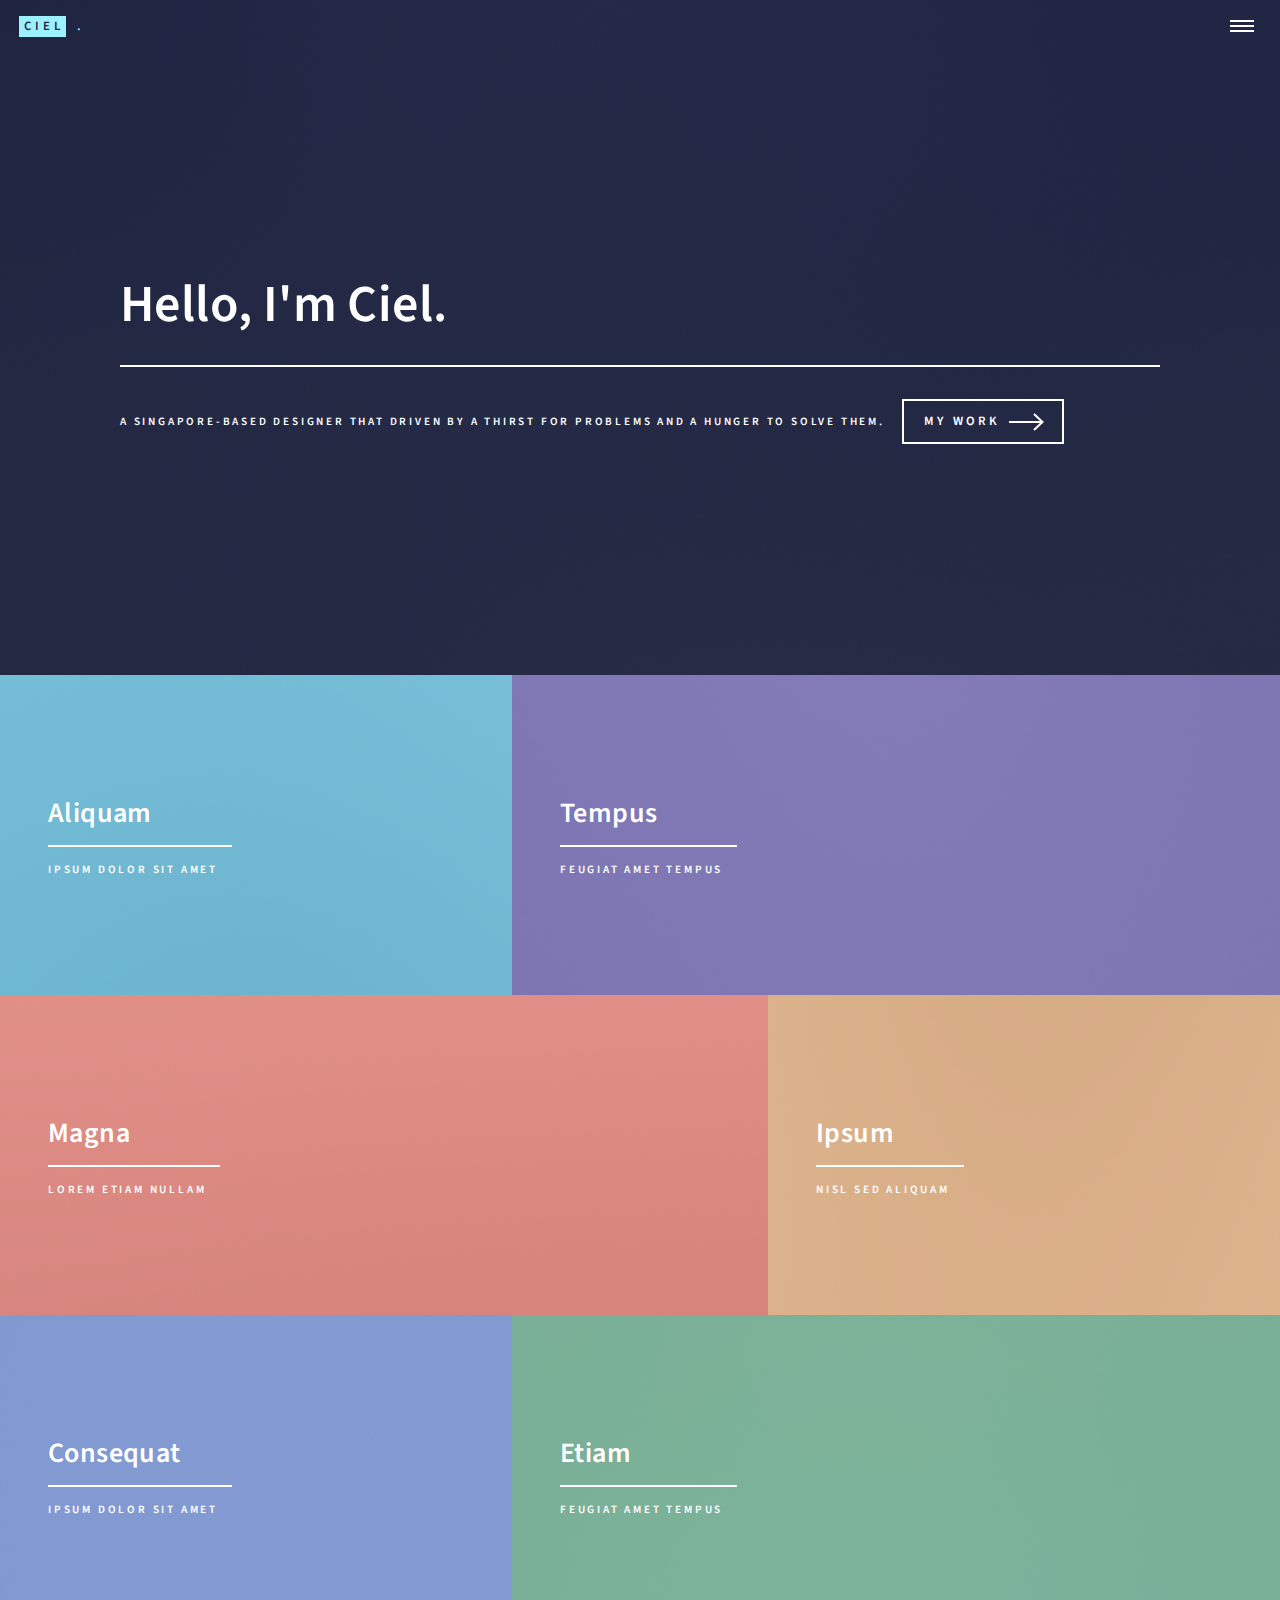
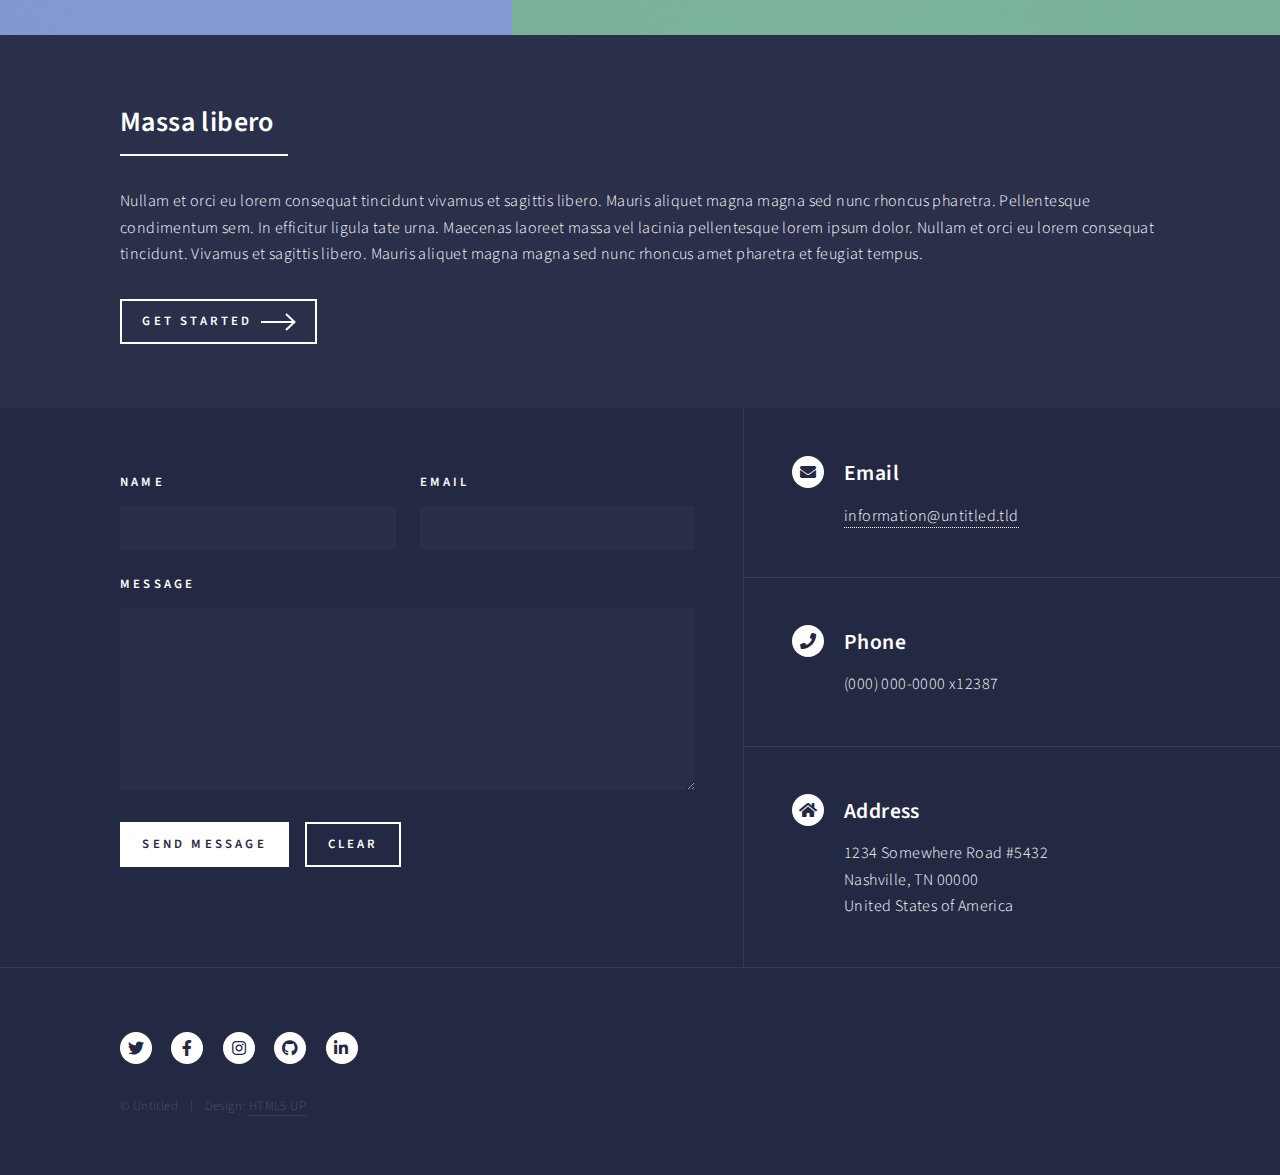
==== commit 5de8d4f9: "Update index.html" ====
--- a/index.html
+++ b/index.html
@@ -4,7 +4,7 @@
 -->
 <html>
 	<head>
-		<title>c i e l</title>
+		<title>Ciel</title>
 		<meta charset="utf-8" />
 		<meta name="viewport" content="width=device-width, initial-scale=1, user-scalable=no" />
 		<link rel="stylesheet" href="assets/css/main.css" />
@@ -17,9 +17,9 @@
 
 				<!-- Header -->
 					<header id="header" class="alt">
-						<a href="index.html" class="logo"><strong>Forty</strong> <span>by HTML5 UP</span></a>
+						<a href="index.html" class="logo"><strong>ciel</strong> <span>.</span></a>
 						<nav>
-							<a href="#menu">Menu</a>
+							<a href="#menu"></a>
 						</nav>
 					</header>
 
@@ -41,13 +41,12 @@
 					<section id="banner" class="major">
 						<div class="inner">
 							<header class="major">
-								<h1>Hi, my name is Forty</h1>
+								<h1>Hello, I'm Ciel.</h1>
 							</header>
 							<div class="content">
-								<p>A responsive site template designed by HTML5 UP<br />
-								and released under the Creative Commons.</p>
+								<p>A Singapore-based designer that driven by a thirst for problems and a hunger to solve them.</p>
 								<ul class="actions">
-									<li><a href="#one" class="button next scrolly">Get Started</a></li>
+									<li><a href="#one" class="button next scrolly">MY WORK</a></li>
 								</ul>
 							</div>
 						</div>
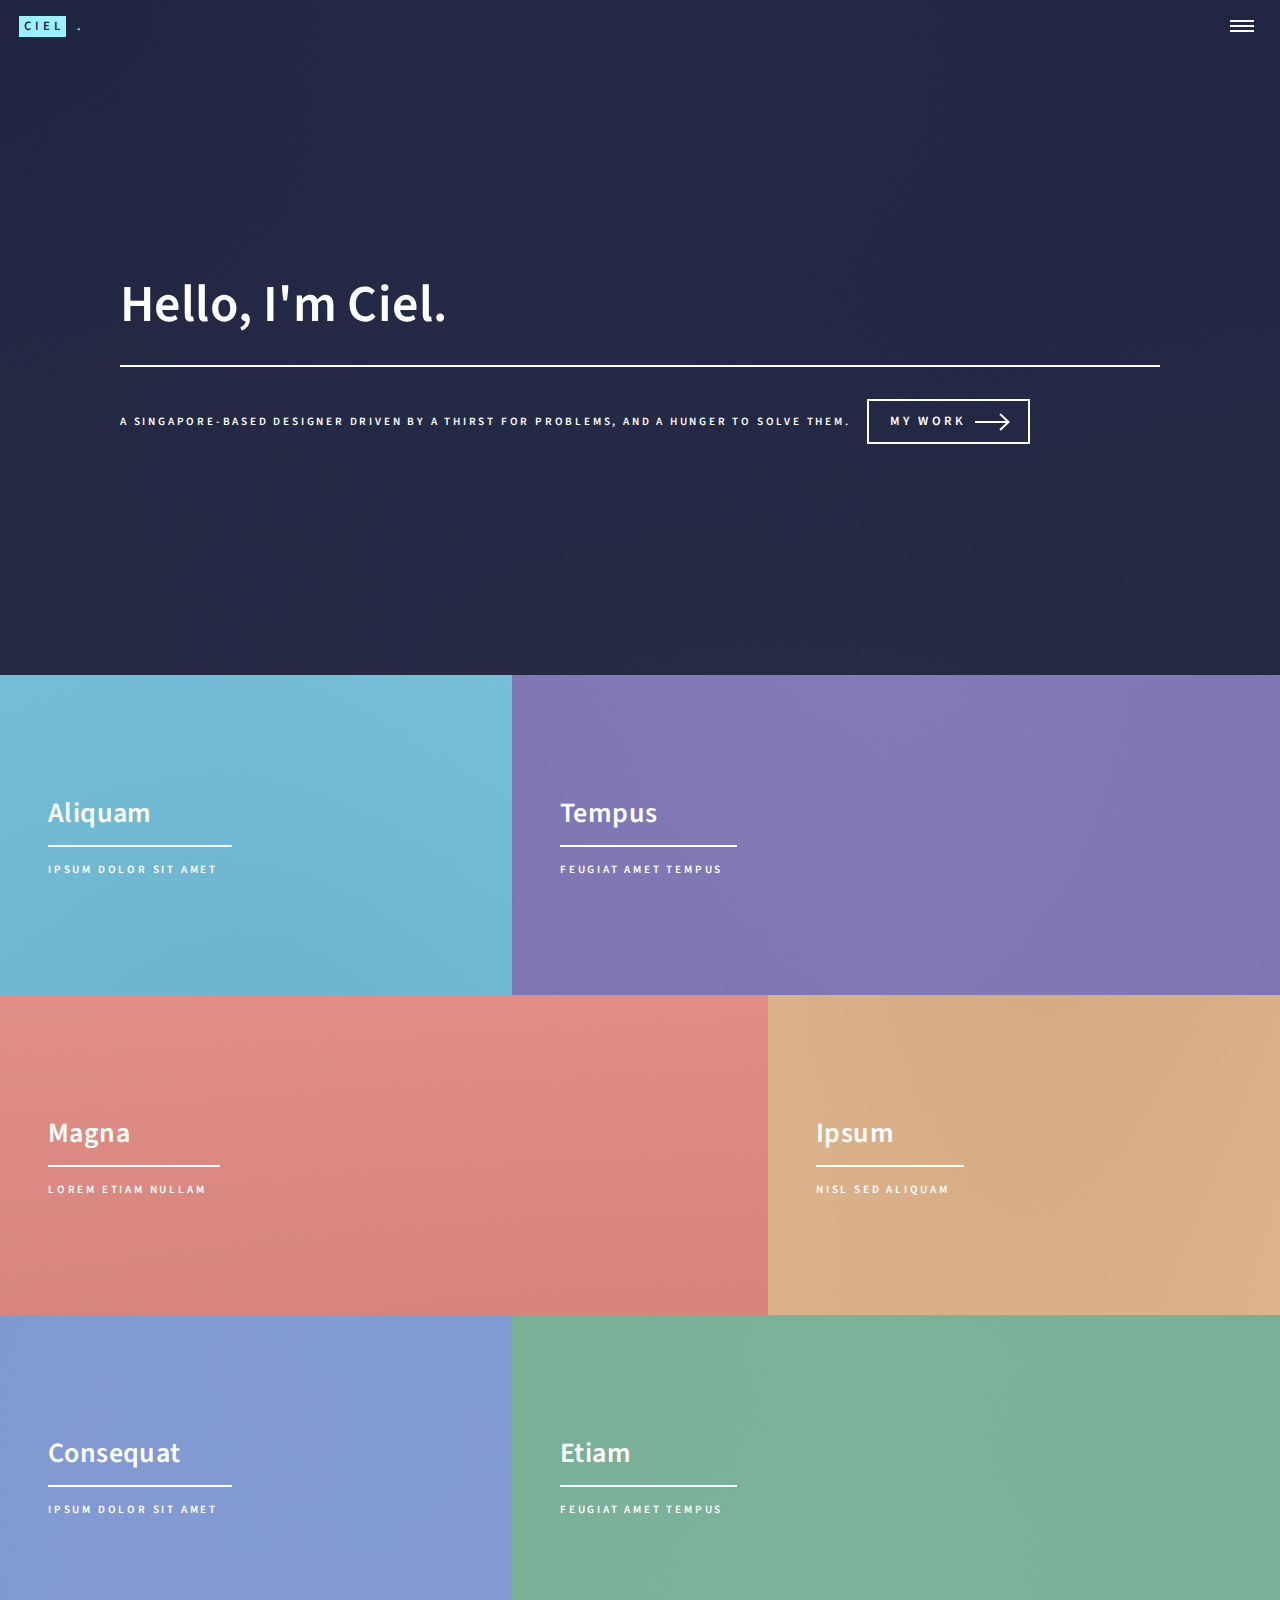
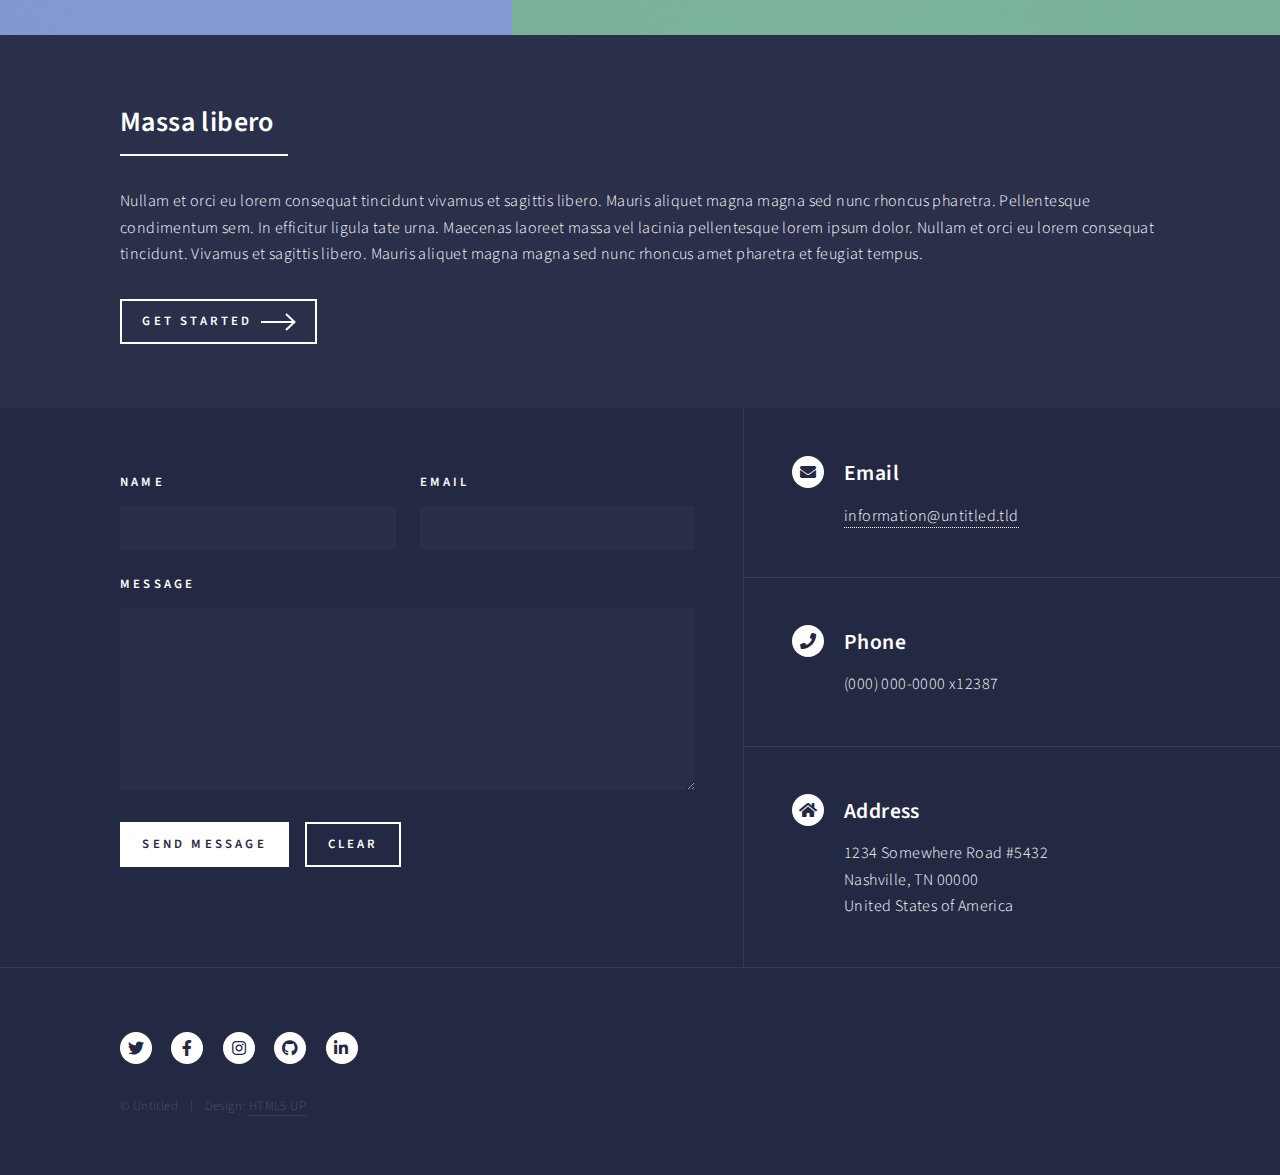
==== commit 028329fa: "Update index.html" ====
--- a/index.html
+++ b/index.html
@@ -44,7 +44,7 @@
 								<h1>Hello, I'm Ciel.</h1>
 							</header>
 							<div class="content">
-								<p>A Singapore-based designer that driven by a thirst for problems and a hunger to solve them.</p>
+								<p>A Singapore-based designer driven by a thirst for problems, and a hunger to solve them.</p>
 								<ul class="actions">
 									<li><a href="#one" class="button next scrolly">MY WORK</a></li>
 								</ul>
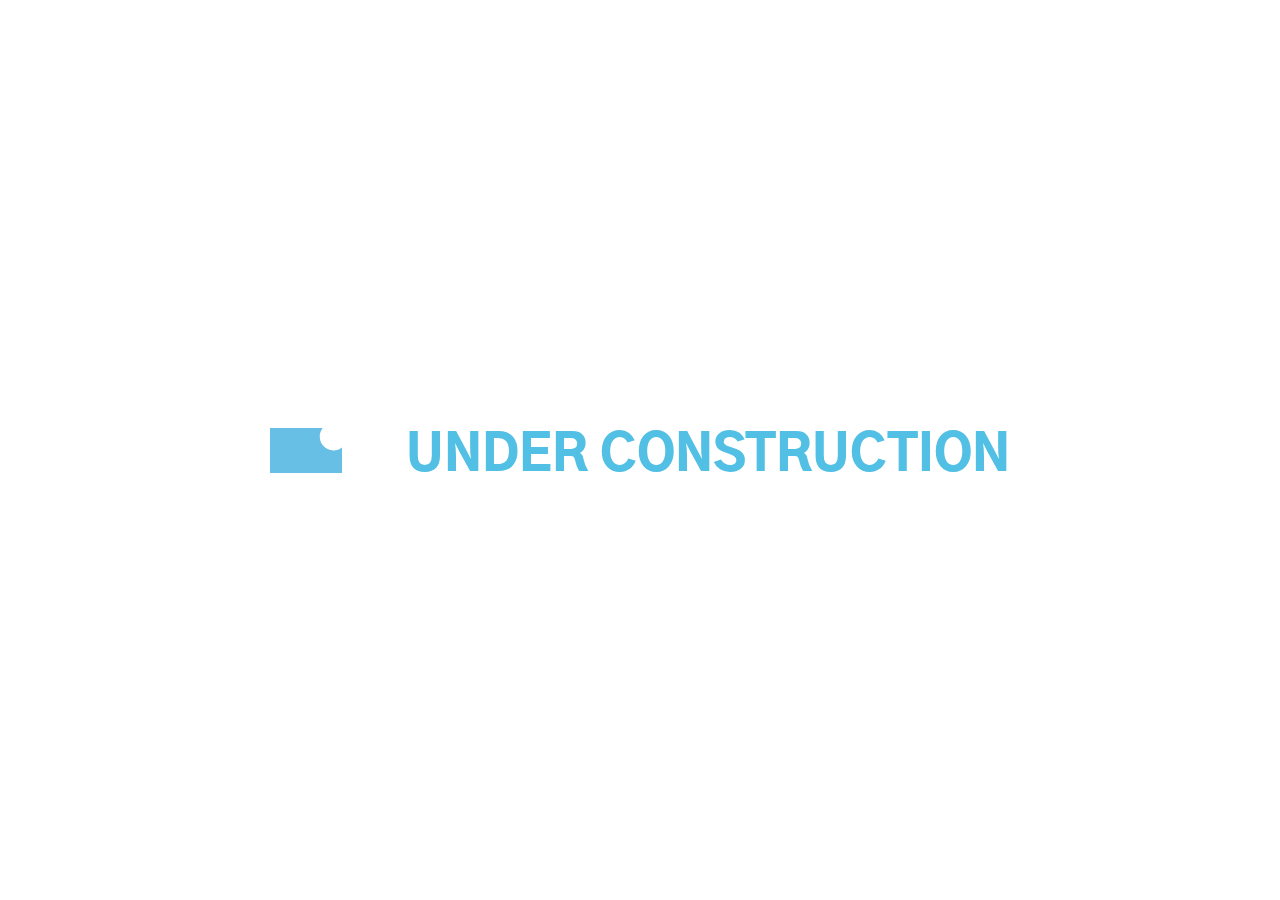
==== commit 50c86757: "Add files via upload" ====
--- a/index.html
+++ b/index.html
@@ -1,212 +1,31 @@
-<!DOCTYPE HTML>
-<!--
-
--->
-<html>
-	<head>
-		<title>Ciel</title>
-		<meta charset="utf-8" />
-		<meta name="viewport" content="width=device-width, initial-scale=1, user-scalable=no" />
-		<link rel="stylesheet" href="assets/css/main.css" />
-		<noscript><link rel="stylesheet" href="assets/css/noscript.css" /></noscript>
-	</head>
-	<body class="is-preload">
-
-		<!-- Wrapper -->
-			<div id="wrapper">
-
-				<!-- Header -->
-					<header id="header" class="alt">
-						<a href="index.html" class="logo"><strong>ciel</strong> <span>.</span></a>
-						<nav>
-							<a href="#menu"></a>
-						</nav>
-					</header>
-
-				<!-- Menu -->
-					<nav id="menu">
-						<ul class="links">
-							<li><a href="index.html">Home</a></li>
-							<li><a href="landing.html">Landing</a></li>
-							<li><a href="generic.html">Generic</a></li>
-							<li><a href="elements.html">Elements</a></li>
-						</ul>
-						<ul class="actions stacked">
-							<li><a href="#" class="button primary fit">Get Started</a></li>
-							<li><a href="#" class="button fit">Log In</a></li>
-						</ul>
-					</nav>
-
-				<!-- Banner -->
-					<section id="banner" class="major">
-						<div class="inner">
-							<header class="major">
-								<h1>Hello, I'm Ciel.</h1>
-							</header>
-							<div class="content">
-								<p>A Singapore-based designer driven by a thirst for problems, and a hunger to solve them.</p>
-								<ul class="actions">
-									<li><a href="#one" class="button next scrolly">MY WORK</a></li>
-								</ul>
-							</div>
-						</div>
-					</section>
-
-				<!-- Main -->
-					<div id="main">
-
-						<!-- One -->
-							<section id="one" class="tiles">
-								<article>
-									<span class="image">
-										<img src="images/pic01.jpg" alt="" />
-									</span>
-									<header class="major">
-										<h3><a href="landing.html" class="link">Aliquam</a></h3>
-										<p>Ipsum dolor sit amet</p>
-									</header>
-								</article>
-								<article>
-									<span class="image">
-										<img src="images/pic02.jpg" alt="" />
-									</span>
-									<header class="major">
-										<h3><a href="landing.html" class="link">Tempus</a></h3>
-										<p>feugiat amet tempus</p>
-									</header>
-								</article>
-								<article>
-									<span class="image">
-										<img src="images/pic03.jpg" alt="" />
-									</span>
-									<header class="major">
-										<h3><a href="landing.html" class="link">Magna</a></h3>
-										<p>Lorem etiam nullam</p>
-									</header>
-								</article>
-								<article>
-									<span class="image">
-										<img src="images/pic04.jpg" alt="" />
-									</span>
-									<header class="major">
-										<h3><a href="landing.html" class="link">Ipsum</a></h3>
-										<p>Nisl sed aliquam</p>
-									</header>
-								</article>
-								<article>
-									<span class="image">
-										<img src="images/pic05.jpg" alt="" />
-									</span>
-									<header class="major">
-										<h3><a href="landing.html" class="link">Consequat</a></h3>
-										<p>Ipsum dolor sit amet</p>
-									</header>
-								</article>
-								<article>
-									<span class="image">
-										<img src="images/pic06.jpg" alt="" />
-									</span>
-									<header class="major">
-										<h3><a href="landing.html" class="link">Etiam</a></h3>
-										<p>Feugiat amet tempus</p>
-									</header>
-								</article>
-							</section>
-
-						<!-- Two -->
-							<section id="two">
-								<div class="inner">
-									<header class="major">
-										<h2>Massa libero</h2>
-									</header>
-									<p>Nullam et orci eu lorem consequat tincidunt vivamus et sagittis libero. Mauris aliquet magna magna sed nunc rhoncus pharetra. Pellentesque condimentum sem. In efficitur ligula tate urna. Maecenas laoreet massa vel lacinia pellentesque lorem ipsum dolor. Nullam et orci eu lorem consequat tincidunt. Vivamus et sagittis libero. Mauris aliquet magna magna sed nunc rhoncus amet pharetra et feugiat tempus.</p>
-									<ul class="actions">
-										<li><a href="landing.html" class="button next">Get Started</a></li>
-									</ul>
-								</div>
-							</section>
-
-					</div>
-
-				<!-- Contact -->
-					<section id="contact">
-						<div class="inner">
-							<section>
-								<form method="post" action="#">
-									<div class="fields">
-										<div class="field half">
-											<label for="name">Name</label>
-											<input type="text" name="name" id="name" />
-										</div>
-										<div class="field half">
-											<label for="email">Email</label>
-											<input type="text" name="email" id="email" />
-										</div>
-										<div class="field">
-											<label for="message">Message</label>
-											<textarea name="message" id="message" rows="6"></textarea>
-										</div>
-									</div>
-									<ul class="actions">
-										<li><input type="submit" value="Send Message" class="primary" /></li>
-										<li><input type="reset" value="Clear" /></li>
-									</ul>
-								</form>
-							</section>
-							<section class="split">
-								<section>
-									<div class="contact-method">
-										<span class="icon solid alt fa-envelope"></span>
-										<h3>Email</h3>
-										<a href="#">information@untitled.tld</a>
-									</div>
-								</section>
-								<section>
-									<div class="contact-method">
-										<span class="icon solid alt fa-phone"></span>
-										<h3>Phone</h3>
-										<span>(000) 000-0000 x12387</span>
-									</div>
-								</section>
-								<section>
-									<div class="contact-method">
-										<span class="icon solid alt fa-home"></span>
-										<h3>Address</h3>
-										<span>1234 Somewhere Road #5432<br />
-										Nashville, TN 00000<br />
-										United States of America</span>
-									</div>
-								</section>
-							</section>
-						</div>
-					</section>
-
-				<!-- Footer -->
-					<footer id="footer">
-						<div class="inner">
-							<ul class="icons">
-								<li><a href="#" class="icon brands alt fa-twitter"><span class="label">Twitter</span></a></li>
-								<li><a href="#" class="icon brands alt fa-facebook-f"><span class="label">Facebook</span></a></li>
-								<li><a href="#" class="icon brands alt fa-instagram"><span class="label">Instagram</span></a></li>
-								<li><a href="#" class="icon brands alt fa-github"><span class="label">GitHub</span></a></li>
-								<li><a href="#" class="icon brands alt fa-linkedin-in"><span class="label">LinkedIn</span></a></li>
-							</ul>
-							<ul class="copyright">
-								<li>&copy; Untitled</li><li>Design: <a href="https://html5up.net">HTML5 UP</a></li>
-							</ul>
-						</div>
-					</footer>
-
-			</div>
-
-		<!-- Scripts -->
-			<script src="assets/js/jquery.min.js"></script>
-			<script src="assets/js/jquery.scrolly.min.js"></script>
-			<script src="assets/js/jquery.scrollex.min.js"></script>
-			<script src="assets/js/browser.min.js"></script>
-			<script src="assets/js/breakpoints.min.js"></script>
-			<script src="assets/js/util.js"></script>
-			<script src="assets/js/main.js"></script>
-
-	</body>
-</html>
+<!doctype html>
+
+<head>
+  <meta charset="utf-8">  
+  <title>CIEL</title>
+  <meta name="description" content="CIEL.STUDIO">
+  <meta name="viewport" content="width=device-width, initial-scale=1">
+
+  <link rel="stylesheet" href="css/normalize.css">
+  <link rel="stylesheet" href="css/style.css">
+
+  <link href="https://fonts.googleapis.com/css2?family=Gothic+A1:wght@100;200;300;400;500;600;700;800;900&display=swap" rel="stylesheet">
+</head>
+
+<body>
+
+<div id="splash">
+
+  <div class="strip">
+
+    <img src="images/logo-raw.svg" alt="logo" id="logo-raw">
+
+    <h1> UNDER CONSTRUCTION </h1>
+
+  </div>
+
+</div>
+
+</body>
+
+</html>
--- a/css/style.css
+++ b/css/style.css
@@ -0,0 +1,47 @@
+body{
+  display: flex;
+  flex-direction: row;
+
+  font-family: 'Gothic A1', sans-serif;
+
+  align-content: center;
+}
+
+#splash{
+  display: flex;
+  flex-direction: row;
+
+  width: 100vw;
+  height: 100vh;
+
+  align-items: center;
+  justify-content: center;
+}
+
+.strip {
+  display: flex;
+  flex-direction: row;
+
+  width: 100vw;
+  height: 5vh;
+
+  justify-content: center;
+
+}
+
+#logo-raw{
+  height: 100%;
+
+  margin-right: 5vw;
+}
+
+h1{
+  font-weight: 900;
+  color: #52bfe4;
+
+  margin: 0;
+
+  height: 5vh;
+  line-height: 6.3vh;
+  font-size: 5.6vh;
+}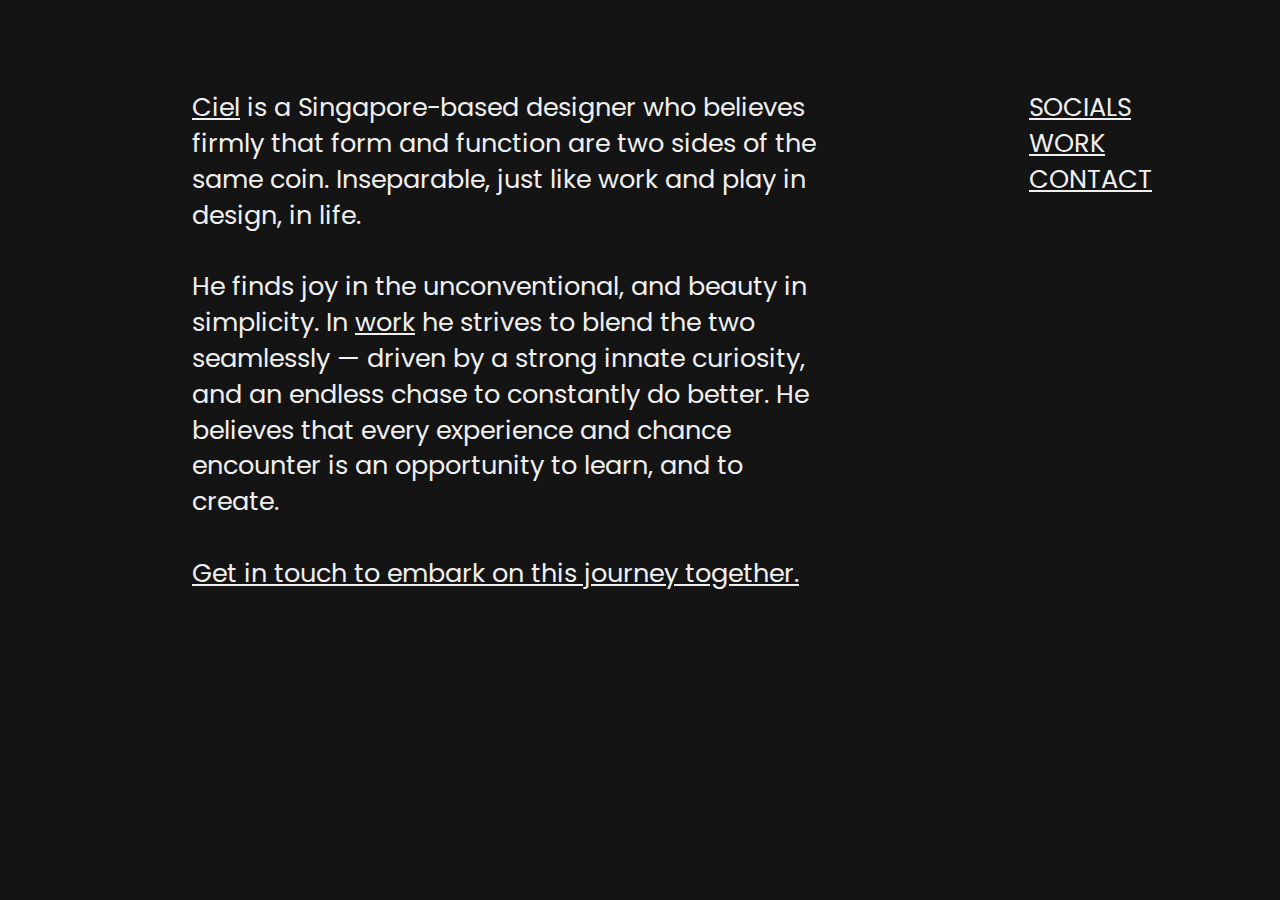
==== commit 684a3211: "Add files via upload" ====
--- a/index.html
+++ b/index.html
@@ -9,7 +9,7 @@
   <link rel="stylesheet" href="css/normalize.css">
   <link rel="stylesheet" href="css/style.css">
 
-  <link href="https://fonts.googleapis.com/css2?family=Gothic+A1:wght@100;200;300;400;500;600;700;800;900&display=swap" rel="stylesheet">
+  <link href="https://fonts.googleapis.com/css2?family=Poppins:ital,wght@0,100;0,200;0,300;0,400;0,500;0,600;0,700;0,800;0,900;1,100;1,200;1,300;1,400;1,500;1,600;1,700;1,800;1,900&display=swap" rel="stylesheet">
 </head>
 
 <body>
@@ -18,9 +18,32 @@
 
   <div class="strip">
 
-    <img src="images/logo-raw.svg" alt="logo" id="logo-raw">
+    <h3> 
 
-    <h1> UNDER CONSTRUCTION </h1>
+    <a href="https://www.instagram.com/cieldotstudio/">Ciel</a> is a Singapore-based designer who believes firmly that form and function are two sides of the same coin. Inseparable, just like work and play in design, in life.
+
+    </br></br>
+
+    He finds joy in the unconventional, and beauty in simplicity. In <a href="https://www.behance.net/cielcl">work</a> he strives to blend the two seamlessly — driven by a strong innate curiosity, and an endless chase to constantly do better.
+
+
+    He believes that every experience and chance encounter is an opportunity to learn, and to create.
+
+    </br></br>
+
+    <a href="mailto:hello@ciel.cl">Get in touch to embark on this journey together.</a>
+
+    </h3>
+
+  </div>
+
+  <div class="nav">
+
+    <a href="https://www.instagram.com/cieldotstudio/">SOCIALS</a>
+    </br>
+    <a href="https://www.behance.net/cielcl">WORK</a>
+    </br>
+    <a href="mailto:hello@ciel.cl">CONTACT</a>
 
   </div>
 
@@ -29,3 +52,5 @@
 </body>
 
 </html>
+
+
--- a/css/style.css
+++ b/css/style.css
@@ -1,47 +1,115 @@
 body{
   display: flex;
-  flex-direction: row;
+  flex-direction: column;
 
-  font-family: 'Gothic A1', sans-serif;
+  font-family: 'Poppins', sans-serif;
 
-  align-content: center;
+  justify-content: center;
+
+  background-color: #141414;
 }
 
 #splash{
+
   display: flex;
   flex-direction: row;
 
   width: 100vw;
   height: 100vh;
 
-  align-items: center;
-  justify-content: center;
+  align-items: left;
+  justify-content: space-between;
 }
 
 .strip {
   display: flex;
   flex-direction: row;
 
-  width: 100vw;
-  height: 5vh;
+  width: 50vw;
+  height: 80vh;
 
   justify-content: center;
 
+  margin: 10vh 0 10vh 15vw;
 }
 
-#logo-raw{
-  height: 100%;
+.nav{
+  margin-right: 10vw;
+  margin-top: 10vh;
 
-  margin-right: 5vw;
+  display: column;
+  flex-direction: row;
+
+  align-items: right;
 }
 
-h1{
-  font-weight: 900;
-  color: #52bfe4;
+h3{
+  font-weight: 400;
+  color: #efefef;
 
   margin: 0;
 
-  height: 5vh;
-  line-height: 6.3vh;
-  font-size: 5.6vh;
-}+  line-height: 2.8vw;
+  font-size: 2vw;
+}
+
+a{
+  font-weight: 400;
+  color: #efefef;
+
+  margin: 0;
+
+  line-height: 2.8vw;
+  font-size: 2vw;
+}
+
+a:hover{
+  text-decoration-color: #141414;
+}
+
+@media only screen and (max-width: 600px) {
+
+#splash{
+  flex-direction: column;
+  }
+
+
+.strip {
+  display: flex;
+  flex-direction: row;
+
+  width: 80vw;
+  height: 80vh;
+
+  justify-content: center;
+
+  margin: 10vh 0 10vh 10vw;
+
+}
+
+.nav{
+  display: none;
+}
+
+
+h3{
+  font-weight: 400;
+  color: #efefef;
+
+  margin: 0;
+
+  line-height: 8vw;
+  font-size: 5.6vw;
+}
+
+a{
+  font-weight: 400;
+  color: #efefef;
+
+  margin: 0;
+
+  line-height: 8vw;
+  font-size: 5.6vw;
+}
+
+}
